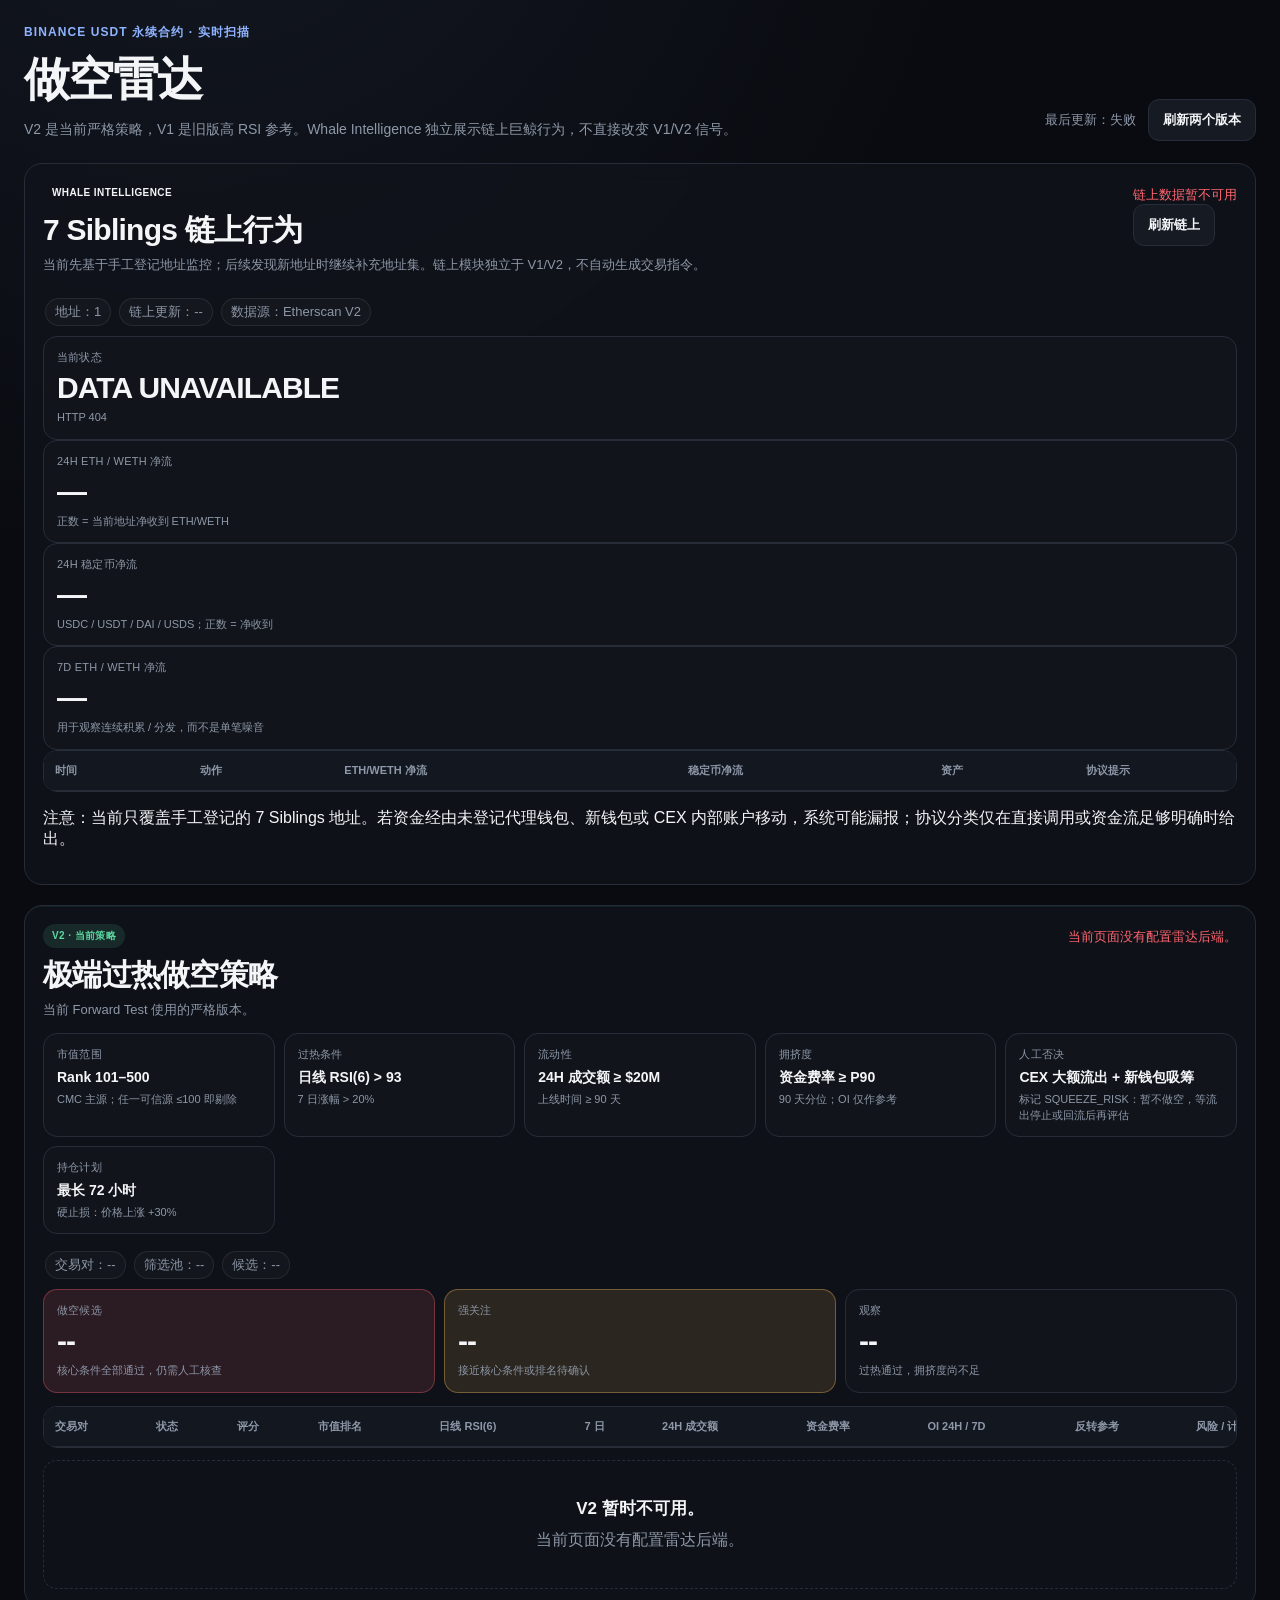
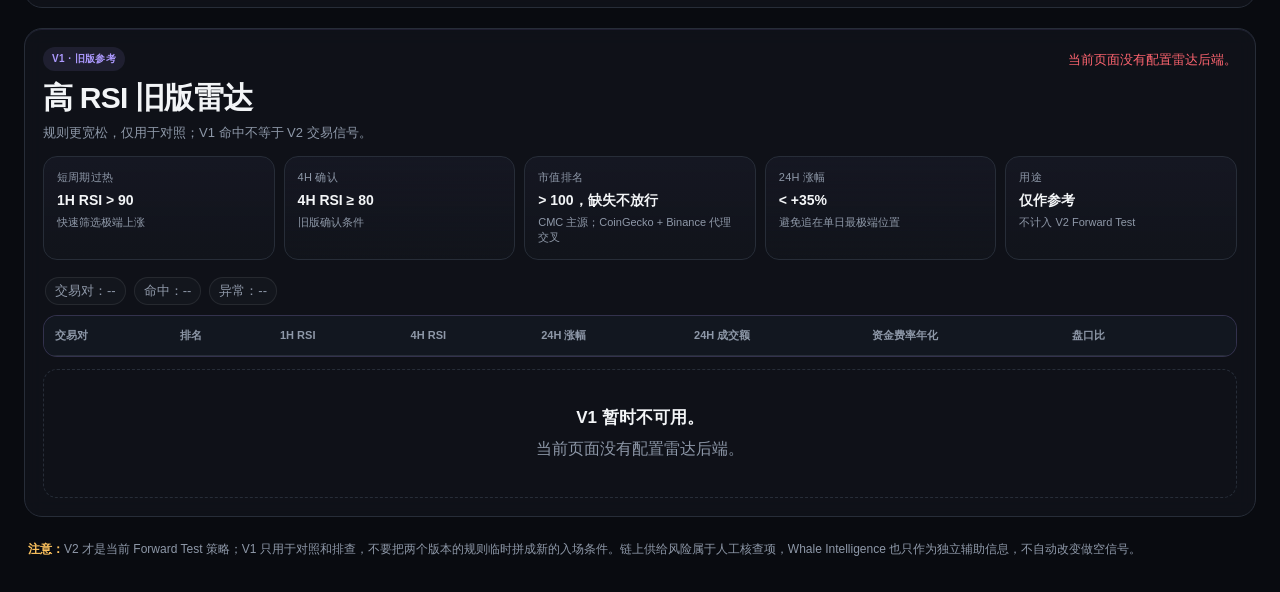
==== index.html @ 16c819a1 "feat: add 7 Siblings whale intelligence panel" ====
<!DOCTYPE html>
<html lang="zh-CN">
<head>
  <meta charset="UTF-8">
  <meta name="viewport" content="width=device-width, initial-scale=1.0, viewport-fit=cover">
  <meta name="referrer" content="no-referrer">
  <meta name="color-scheme" content="dark">
  <meta name="theme-color" content="#090b10">
  <title>币安永续合约做空雷达</title>
  <link rel="stylesheet" href="style.css?v=10">
</head>
<body>
  <div class="app-shell">
    <header class="hero">
      <div class="hero-main">
        <div class="eyebrow">BINANCE USDT 永续合约 · 实时扫描</div>
        <h1>做空雷达</h1>
        <p class="hero-copy">V2 是当前严格策略，V1 是旧版高 RSI 参考。Whale Intelligence 独立展示链上巨鲸行为，不直接改变 V1/V2 信号。</p>
      </div>
      <div class="hero-actions">
        <span id="last-updated" class="muted">最后更新：--</span>
        <button id="refresh-btn" class="refresh-btn" type="button">刷新两个版本</button>
        <div class="loading-indicator hidden" id="loading-indicator" aria-label="加载中"></div>
      </div>
    </header>

    <section id="whale-section" class="version-section whale-version">
      <div class="version-header">
        <div>
          <span class="version-badge whale-badge">WHALE INTELLIGENCE</span>
          <h2>7 Siblings 链上行为</h2>
          <p>当前先基于手工登记地址监控；后续发现新地址时继续补充地址集。链上模块独立于 V1/V2，不自动生成交易指令。</p>
        </div>
        <div class="whale-header-actions">
          <div id="whale-api-status" class="api-status">正在读取链上数据…</div>
          <button id="whale-refresh-btn" class="refresh-btn" type="button">刷新链上</button>
        </div>
      </div>

      <section class="status-strip compact-status">
        <div class="metrics">
          <span id="whale-address-count">地址：1</span>
          <span id="whale-updated">链上更新：--</span>
          <span>数据源：Etherscan V2</span>
        </div>
      </section>

      <section class="whale-summary-grid">
        <div class="summary-card">
          <span>当前状态</span>
          <strong id="whale-state" class="whale-state whale-neutral">LOADING</strong>
          <small id="whale-state-reason">正在汇总最近 24H 资金流。</small>
        </div>
        <div class="summary-card">
          <span>24H ETH / WETH 净流</span>
          <strong id="whale-eth-24h">—</strong>
          <small>正数 = 当前地址净收到 ETH/WETH</small>
        </div>
        <div class="summary-card">
          <span>24H 稳定币净流</span>
          <strong id="whale-stable-24h">—</strong>
          <small>USDC / USDT / DAI / USDS；正数 = 净收到</small>
        </div>
        <div class="summary-card">
          <span>7D ETH / WETH 净流</span>
          <strong id="whale-eth-7d">—</strong>
          <small>用于观察连续积累 / 分发，而不是单笔噪音</small>
        </div>
      </section>

      <div class="table-container whale-table-container">
        <table class="whale-table">
          <thead><tr><th>时间</th><th>动作</th><th>ETH/WETH 净流</th><th>稳定币净流</th><th>资产</th><th>协议提示</th><th></th></tr></thead>
          <tbody id="whale-actions-body"></tbody>
        </table>
      </div>
      <div id="whale-empty" class="empty-state hidden">当前没有显著链上动作。</div>
      <p class="whale-note">注意：当前只覆盖手工登记的 7 Siblings 地址。若资金经由未登记代理钱包、新钱包或 CEX 内部账户移动，系统可能漏报；协议分类仅在直接调用或资金流足够明确时给出。</p>
    </section>

    <section class="version-section current-version">
      <div class="version-header">
        <div>
          <span class="version-badge current">V2 · 当前策略</span>
          <h2>极端过热做空策略</h2>
          <p>当前 Forward Test 使用的严格版本。</p>
        </div>
        <div id="v2-api-status" class="api-status">正在连接 V2…</div>
      </div>

      <section class="rules-panel">
        <div class="rule"><span>市值范围</span><strong>Rank 101–500</strong><small>CMC 主源；任一可信源 ≤100 即剔除</small></div>
        <div class="rule"><span>过热条件</span><strong>日线 RSI(6) &gt; 93</strong><small>7 日涨幅 &gt; 20%</small></div>
        <div class="rule"><span>流动性</span><strong>24H 成交额 ≥ $20M</strong><small>上线时间 ≥ 90 天</small></div>
        <div class="rule"><span>拥挤度</span><strong>资金费率 ≥ P90</strong><small>90 天分位；OI 仅作参考</small></div>
        <div class="rule"><span>人工否决</span><strong>CEX 大额流出 + 新钱包吸筹</strong><small>标记 SQUEEZE_RISK：暂不做空，等流出停止或回流后再评估</small></div>
        <div class="rule"><span>持仓计划</span><strong>最长 72 小时</strong><small>硬止损：价格上涨 +30%</small></div>
      </section>

      <section class="status-strip compact-status">
        <div class="metrics">
          <span id="v2-total-pairs">交易对：--</span>
          <span id="v2-universe-count">筛选池：--</span>
          <span id="v2-candidate-count">候选：--</span>
        </div>
      </section>

      <section class="summary-grid">
        <div class="summary-card danger"><span>做空候选</span><strong id="v2-setup-count">--</strong><small>核心条件全部通过，仍需人工核查</small></div>
        <div class="summary-card warning"><span>强关注</span><strong id="v2-strong-count">--</strong><small>接近核心条件或排名待确认</small></div>
        <div class="summary-card"><span>观察</span><strong id="v2-watch-count">--</strong><small>过热通过，拥挤度尚不足</small></div>
      </section>

      <div class="table-container">
        <table id="v2-crypto-table">
          <thead><tr><th>交易对</th><th>状态</th><th>评分</th><th>市值排名</th><th>日线 RSI(6)</th><th>7 日</th><th>24H 成交额</th><th>资金费率</th><th>OI 24H / 7D</th><th>反转参考</th><th>风险 / 计划</th><th></th></tr></thead>
          <tbody id="v2-table-body"></tbody>
        </table>
      </div>
      <div id="v2-empty-state" class="empty-state hidden"><h3 id="v2-empty-title">当前没有 V2 候选。</h3><p id="v2-empty-detail">扫描正常完成。这个策略本来就应该大部分时间没有交易。</p></div>
    </section>

    <section class="version-section legacy-version">
      <div class="version-header">
        <div>
          <span class="version-badge legacy">V1 · 旧版参考</span>
          <h2>高 RSI 旧版雷达</h2>
          <p>规则更宽松，仅用于对照；V1 命中不等于 V2 交易信号。</p>
        </div>
        <div id="v1-api-status" class="api-status">正在连接 V1…</div>
      </div>

      <section class="rules-panel legacy-rules">
        <div class="rule"><span>短周期过热</span><strong>1H RSI &gt; 90</strong><small>快速筛选极端上涨</small></div>
        <div class="rule"><span>4H 确认</span><strong>4H RSI ≥ 80</strong><small>旧版确认条件</small></div>
        <div class="rule"><span>市值排名</span><strong>&gt; 100，缺失不放行</strong><small>CMC 主源；CoinGecko + Binance 代理交叉</small></div>
        <div class="rule"><span>24H 涨幅</span><strong>&lt; +35%</strong><small>避免追在单日最极端位置</small></div>
        <div class="rule"><span>用途</span><strong>仅作参考</strong><small>不计入 V2 Forward Test</small></div>
      </section>

      <section class="status-strip compact-status">
        <div class="metrics">
          <span id="v1-total-pairs">交易对：--</span>
          <span id="v1-match-count">命中：--</span>
          <span id="v1-error-count">异常：--</span>
        </div>
      </section>

      <div class="table-container legacy-table-container">
        <table id="v1-crypto-table" class="legacy-table">
          <thead><tr><th>交易对</th><th>排名</th><th>1H RSI</th><th>4H RSI</th><th>24H 涨幅</th><th>24H 成交额</th><th>资金费率年化</th><th>盘口比</th><th></th></tr></thead>
          <tbody id="v1-table-body"></tbody>
        </table>
      </div>
      <div id="v1-empty-state" class="empty-state hidden"><h3 id="v1-empty-title">当前没有 V1 命中。</h3><p id="v1-empty-detail">旧版扫描正常完成，目前没有高 RSI 标的。</p></div>
    </section>

    <footer><strong>注意：</strong>V2 才是当前 Forward Test 策略；V1 只用于对照和排查，不要把两个版本的规则临时拼成新的入场条件。链上供给风险属于人工核查项，Whale Intelligence 也只作为独立辅助信息，不自动改变做空信号。</footer>
  </div>
  <script src="app-v4.js?v=10"></script>
  <script src="whale.js?v=1"></script>
</body>
</html>
---- style.css ----
:root {
  --bg: #090b10;
  --panel: #11141b;
  --panel-2: #161a22;
  --border: #272d38;
  --border-soft: rgba(255,255,255,.08);
  --text: #f3f5f7;
  --muted: #8e98a8;
  --danger: #ff6570;
  --danger-bg: rgba(255, 101, 112, .12);
  --warning: #ffc45f;
  --warning-bg: rgba(255, 196, 95, .12);
  --good: #5bd8a0;
  --good-bg: rgba(91, 216, 160, .12);
  --accent: #8fb3ff;
  --legacy: #ad9aff;
  --legacy-bg: rgba(173, 154, 255, .10);
}

* { box-sizing: border-box; }
html { background: var(--bg); }
html, body {
  margin: 0;
  min-height: 100%;
  color: var(--text);
  font-family: -apple-system, BlinkMacSystemFont, "PingFang SC", "Hiragino Sans GB", "Microsoft YaHei", "Segoe UI", sans-serif;
}
body {
  background:
    radial-gradient(circle at 15% -10%, rgba(143,179,255,.08), transparent 30%),
    var(--bg);
  padding: 24px;
}
button, a { -webkit-tap-highlight-color: transparent; }
.app-shell { max-width: 1560px; margin: 0 auto; }

.hero {
  display: flex;
  justify-content: space-between;
  gap: 32px;
  align-items: flex-end;
  margin-bottom: 22px;
}
.hero-main { min-width: 0; }
.eyebrow {
  color: var(--accent);
  font-size: 12px;
  letter-spacing: .09em;
  font-weight: 800;
  margin-bottom: 8px;
}
h1 {
  margin: 0;
  font-size: clamp(30px, 4vw, 46px);
  letter-spacing: -.035em;
}
.hero-copy {
  color: var(--muted);
  max-width: 760px;
  margin: 8px 0 0;
  line-height: 1.55;
  font-size: 14px;
}
.hero-actions {
  display: flex;
  align-items: center;
  gap: 12px;
  flex-wrap: wrap;
  justify-content: flex-end;
}
.muted { color: var(--muted); font-size: 13px; }
.refresh-btn, .action-btn {
  border: 1px solid var(--border);
  background: var(--panel-2);
  color: var(--text);
  border-radius: 11px;
  padding: 10px 14px;
  min-height: 42px;
  font-weight: 750;
  cursor: pointer;
  text-decoration: none;
}
.refresh-btn:hover, .action-btn:hover { border-color: #465064; background: #1c222c; }
.refresh-btn:disabled { opacity: .55; cursor: wait; }
.loading-indicator {
  width: 16px;
  height: 16px;
  border: 2px solid var(--border);
  border-top-color: var(--accent);
  border-radius: 50%;
  animation: spin .8s linear infinite;
}
@keyframes spin { to { transform: rotate(360deg); } }
.hidden { display: none !important; }

.version-section {
  border: 1px solid var(--border);
  border-radius: 18px;
  padding: 18px;
  margin-bottom: 20px;
  background: rgba(17,20,27,.78);
  backdrop-filter: blur(10px);
}
.current-version { box-shadow: inset 0 1px 0 rgba(91,216,160,.08); }
.legacy-version { box-shadow: inset 0 1px 0 rgba(173,154,255,.10); }

.version-header {
  display: flex;
  align-items: flex-start;
  justify-content: space-between;
  gap: 20px;
  margin-bottom: 14px;
}
.version-header h2 {
  margin: 7px 0 4px;
  font-size: clamp(22px, 3vw, 30px);
  letter-spacing: -.025em;
}
.version-header p { margin: 0; color: var(--muted); line-height: 1.5; font-size: 13px; }
.version-badge {
  display: inline-block;
  padding: 5px 9px;
  border-radius: 999px;
  font-size: 10px;
  letter-spacing: .04em;
  font-weight: 900;
}
.version-badge.current { color: var(--good); background: var(--good-bg); }
.version-badge.legacy { color: var(--legacy); background: var(--legacy-bg); }

.rules-panel {
  display: grid;
  grid-template-columns: repeat(5, minmax(150px, 1fr));
  gap: 9px;
  margin-bottom: 7px;
}
.rule, .summary-card {
  background: var(--panel);
  border: 1px solid var(--border);
  border-radius: 14px;
  padding: 13px;
}
.legacy-rules .rule { background: linear-gradient(180deg, rgba(173,154,255,.045), var(--panel)); }
.rule span, .summary-card span {
  display: block;
  color: var(--muted);
  font-size: 11px;
  letter-spacing: .02em;
  margin-bottom: 6px;
}
.rule strong { display: block; font-size: 14px; line-height: 1.35; }
.rule small, .summary-card small, td small {
  display: block;
  color: var(--muted);
  margin-top: 5px;
  font-size: 11px;
  line-height: 1.4;
}

.status-strip {
  display: flex;
  justify-content: space-between;
  gap: 16px;
  align-items: center;
  padding: 10px 2px;
  color: var(--muted);
  font-size: 13px;
}
.compact-status { justify-content: flex-start; }
.api-status {
  color: var(--muted);
  font-size: 13px;
  padding-top: 4px;
  white-space: nowrap;
}
.api-status[data-level="success"] { color: var(--good); }
.api-status[data-level="warning"] { color: var(--warning); }
.api-status[data-level="error"] { color: var(--danger); }
.metrics { display: flex; gap: 8px; flex-wrap: wrap; }
.metrics span {
  display: inline-flex;
  align-items: center;
  min-height: 28px;
  padding: 4px 9px;
  border: 1px solid var(--border-soft);
  border-radius: 999px;
  background: rgba(255,255,255,.025);
}

.summary-grid {
  display: grid;
  grid-template-columns: repeat(3, 1fr);
  gap: 9px;
  margin-bottom: 13px;
}
.summary-card strong { font-size: 30px; letter-spacing: -.03em; }
.summary-card.danger { border-color: rgba(255,101,112,.35); background: var(--danger-bg); }
.summary-card.warning { border-color: rgba(255,196,95,.35); background: var(--warning-bg); }

.table-container {
  overflow-x: auto;
  border: 1px solid var(--border);
  border-radius: 14px;
  background: var(--panel);
}
table { width: 100%; border-collapse: collapse; min-width: 1320px; }
.legacy-table { min-width: 920px; }
.legacy-table-container { border-color: rgba(173,154,255,.22); }
th {
  position: sticky;
  top: 0;
  background: #121720;
  color: var(--muted);
  font-size: 11px;
  text-align: left;
  padding: 12px 11px;
  border-bottom: 1px solid var(--border);
  white-space: nowrap;
}
td {
  padding: 13px 11px;
  border-bottom: 1px solid rgba(39,45,56,.75);
  font-size: 13px;
  vertical-align: middle;
}
tbody tr:last-child td { border-bottom: 0; }
tbody tr:hover { background: rgba(255,255,255,.025); }
.symbol-cell { font-weight: 850; cursor: copy; color: #fff; }
.hot { color: var(--warning); font-weight: 750; }
.primary-tier { color: var(--good); font-weight: 700; }
.secondary-tier { color: var(--muted); }
.status-pill {
  display: inline-block;
  padding: 5px 8px;
  border-radius: 999px;
  font-size: 10px;
  font-weight: 900;
  white-space: nowrap;
}
.status-setup { color: var(--danger); background: var(--danger-bg); }
.status-strong { color: var(--warning); background: var(--warning-bg); }
.status-watch { color: var(--accent); background: rgba(143,179,255,.1); }
.score {
  display: inline-grid;
  place-items: center;
  min-width: 34px;
  height: 30px;
  padding: 0 6px;
  border-radius: 8px;
  font-weight: 900;
}
.reversal-cell { max-width: 190px; color: #cbd3de; }
.risk-cell { max-width: 240px; color: var(--muted); line-height: 1.4; }
.action-btn { display: inline-flex; align-items: center; justify-content: center; padding: 7px 10px; min-height: 36px; font-size: 12px; }

.empty-state {
  border: 1px dashed var(--border);
  border-radius: 14px;
  padding: 36px 20px;
  text-align: center;
  margin-top: 12px;
  color: var(--muted);
}
.empty-state h3 { color: var(--text); margin: 0 0 8px; font-size: 17px; }
.empty-state p { margin: 0; line-height: 1.5; }
footer { color: var(--muted); font-size: 12px; line-height: 1.65; padding: 3px 4px 8px; }
footer strong { color: var(--warning); }

@media (max-width: 900px) {
  body { padding: 16px; }
  .hero { align-items: flex-start; flex-direction: column; gap: 14px; }
  .hero-actions { width: 100%; justify-content: flex-start; }
  .version-header { flex-direction: column; gap: 8px; }
  .rules-panel { grid-template-columns: repeat(2, minmax(0, 1fr)); }
  .summary-grid { grid-template-columns: repeat(3, minmax(0, 1fr)); }
  .api-status { white-space: normal; }
}

@media (max-width: 720px) {
  body {
    padding: max(10px, env(safe-area-inset-top)) 10px max(18px, env(safe-area-inset-bottom));
  }
  .app-shell { width: 100%; }
  .hero { margin-bottom: 14px; gap: 12px; }
  .eyebrow { font-size: 10px; margin-bottom: 6px; }
  h1 { font-size: 30px; }
  .hero-copy { font-size: 13px; margin-top: 6px; }
  .hero-actions {
    display: grid;
    grid-template-columns: 1fr auto;
    align-items: center;
    gap: 8px;
  }
  .hero-actions .muted { font-size: 11px; }
  .refresh-btn { min-height: 44px; padding: 10px 13px; }
  .loading-indicator { justify-self: center; }

  .version-section {
    padding: 12px;
    border-radius: 16px;
    margin-bottom: 14px;
  }
  .version-header { margin-bottom: 11px; }
  .version-header h2 { font-size: 21px; margin-top: 6px; }
  .version-header p { font-size: 12px; }
  .api-status {
    width: 100%;
    padding: 8px 10px;
    border-radius: 10px;
    background: rgba(255,255,255,.025);
    border: 1px solid var(--border-soft);
    font-size: 12px;
  }

  .rules-panel { gap: 7px; margin-bottom: 6px; }
  .rule { padding: 10px; min-width: 0; }
  .rule span { font-size: 10px; margin-bottom: 5px; }
  .rule strong { font-size: 13px; }
  .rule small { font-size: 10px; }
  .rules-panel .rule:last-child:nth-child(odd) { grid-column: 1 / -1; }

  .status-strip { padding: 8px 0; }
  .metrics { gap: 6px; }
  .metrics span { font-size: 11px; padding: 3px 8px; min-height: 26px; }

  .summary-grid { gap: 7px; margin-bottom: 11px; }
  .summary-card { padding: 10px 9px; min-width: 0; }
  .summary-card span { font-size: 10px; margin-bottom: 4px; }
  .summary-card strong { font-size: 24px; }
  .summary-card small { display: none; }

  .table-container,
  .legacy-table-container {
    overflow: visible;
    border: 0;
    background: transparent;
  }
  table,
  .legacy-table {
    min-width: 0;
    width: 100%;
    display: block;
  }
  thead { display: none; }
  tbody {
    display: grid;
    gap: 9px;
  }
  tbody tr {
    display: block;
    border: 1px solid var(--border);
    border-radius: 14px;
    background: #10141b;
    padding: 5px 12px;
    overflow: hidden;
  }
  .legacy-table tbody tr { border-color: rgba(173,154,255,.22); }

  td {
    display: flex;
    align-items: center;
    justify-content: space-between;
    gap: 14px;
    width: 100%;
    min-height: 38px;
    padding: 8px 0;
    border-bottom: 1px solid var(--border-soft);
    text-align: right;
    font-size: 13px;
  }
  td::before {
    content: attr(data-label);
    flex: 0 0 auto;
    color: var(--muted);
    font-size: 11px;
    font-weight: 600;
    text-align: left;
  }
  td:last-child { border-bottom: 0; }
  td:last-child::before { display: none; }
  td small { text-align: right; }
  .symbol-cell {
    font-size: 18px;
    min-height: 46px;
    text-align: right;
  }
  .symbol-cell::before { font-size: 11px; }
  .risk-cell,
  .reversal-cell {
    max-width: none;
    line-height: 1.45;
  }
  .action-btn { width: 100%; margin: 3px 0 5px; min-height: 40px; }
  .empty-state { padding: 28px 16px; margin-top: 8px; }
  footer { padding: 2px 3px 10px; }
}

@media (max-width: 390px) {
  .hero-actions { grid-template-columns: 1fr; }
  .refresh-btn { width: 100%; }
  .summary-card strong { font-size: 22px; }
  .rules-panel { grid-template-columns: repeat(2, minmax(0, 1fr)); }
}
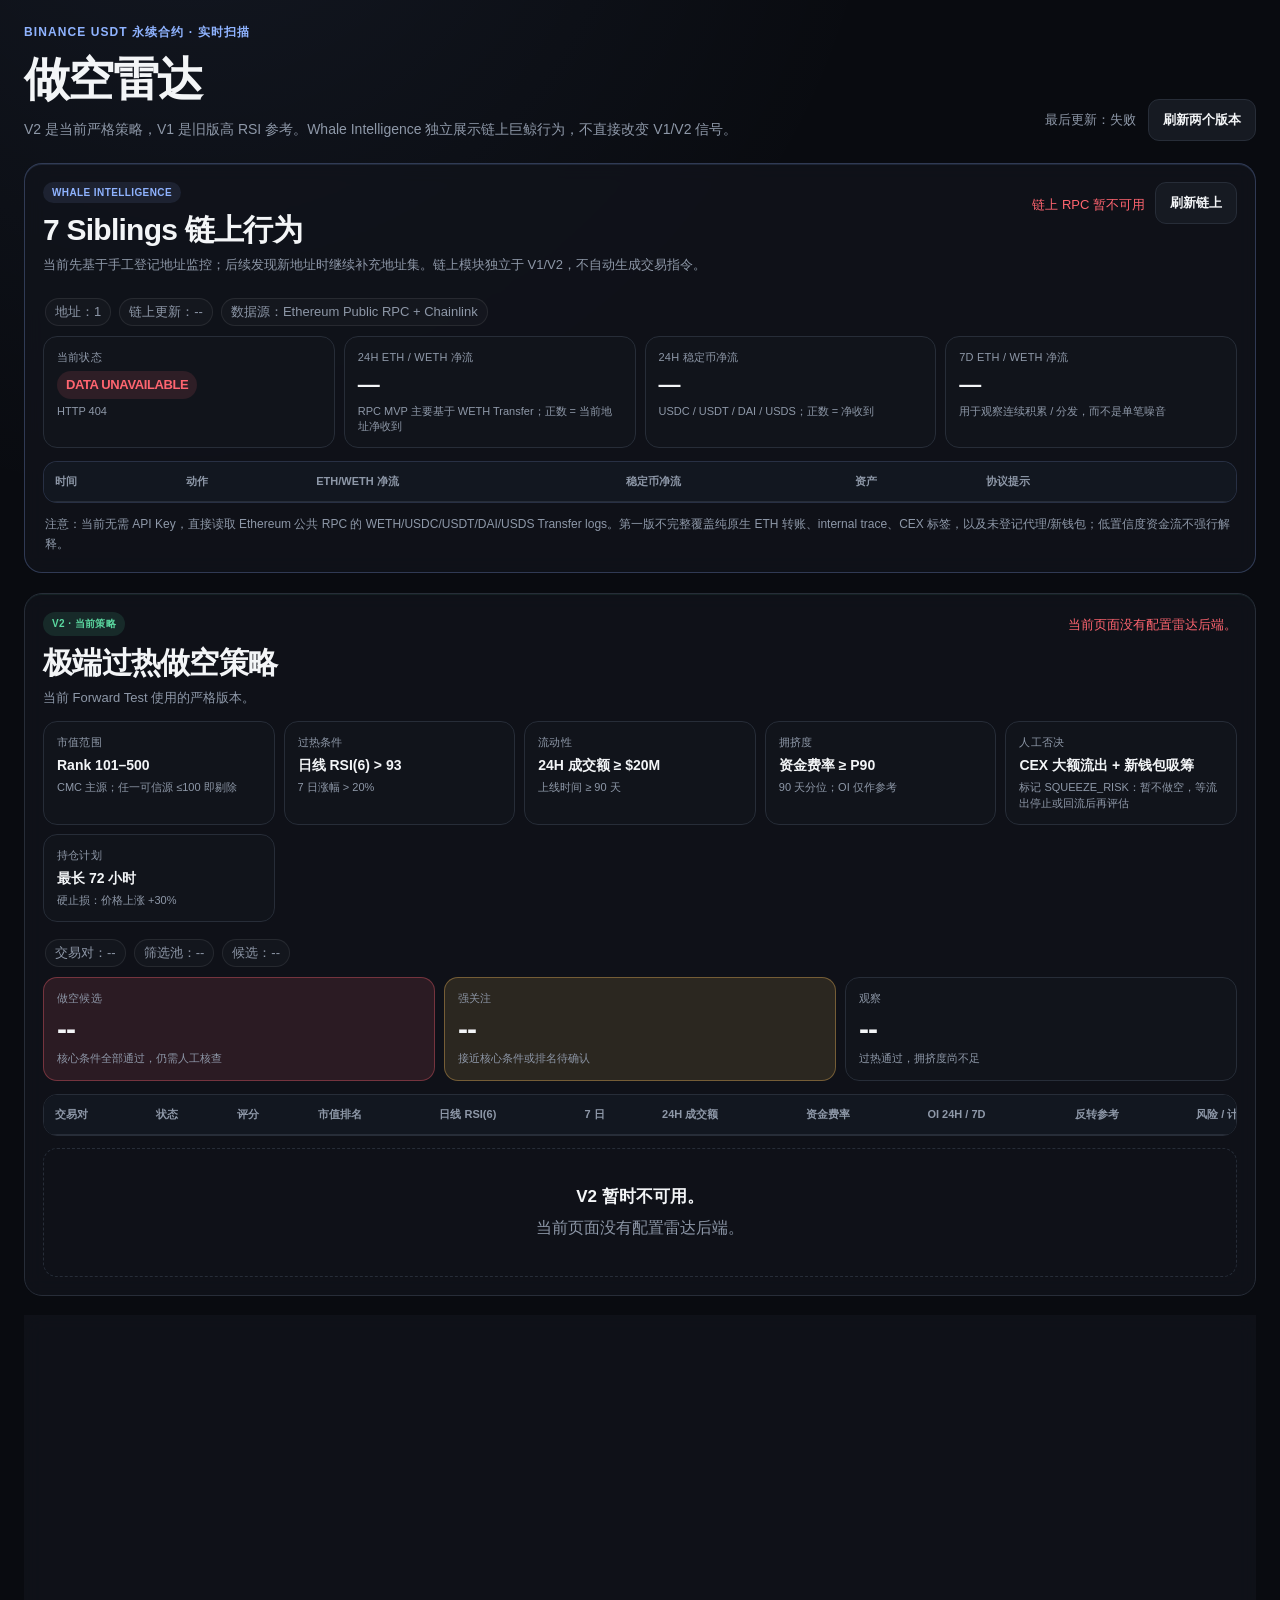
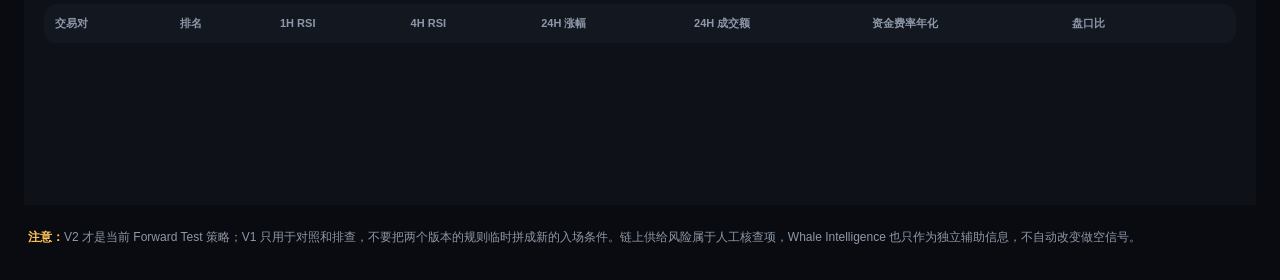
==== commit 9de63157: "ui: document keyless public RPC whale coverage" ====
--- a/index.html
+++ b/index.html
@@ -41,7 +41,7 @@
         <div class="metrics">
           <span id="whale-address-count">地址：1</span>
           <span id="whale-updated">链上更新：--</span>
-          <span>数据源：Etherscan V2</span>
+          <span>数据源：Ethereum Public RPC + Chainlink</span>
         </div>
       </section>
 
@@ -54,7 +54,7 @@
         <div class="summary-card">
           <span>24H ETH / WETH 净流</span>
           <strong id="whale-eth-24h">—</strong>
-          <small>正数 = 当前地址净收到 ETH/WETH</small>
+          <small>RPC MVP 主要基于 WETH Transfer；正数 = 当前地址净收到</small>
         </div>
         <div class="summary-card">
           <span>24H 稳定币净流</span>
@@ -75,7 +75,7 @@
         </table>
       </div>
       <div id="whale-empty" class="empty-state hidden">当前没有显著链上动作。</div>
-      <p class="whale-note">注意：当前只覆盖手工登记的 7 Siblings 地址。若资金经由未登记代理钱包、新钱包或 CEX 内部账户移动，系统可能漏报；协议分类仅在直接调用或资金流足够明确时给出。</p>
+      <p class="whale-note">注意：当前无需 API Key，直接读取 Ethereum 公共 RPC 的 WETH/USDC/USDT/DAI/USDS Transfer logs。第一版不完整覆盖纯原生 ETH 转账、internal trace、CEX 标签，以及未登记代理/新钱包；低置信度资金流不强行解释。</p>
     </section>
 
     <section class="version-section current-version">
@@ -158,6 +158,6 @@
     <footer><strong>注意：</strong>V2 才是当前 Forward Test 策略；V1 只用于对照和排查，不要把两个版本的规则临时拼成新的入场条件。链上供给风险属于人工核查项，Whale Intelligence 也只作为独立辅助信息，不自动改变做空信号。</footer>
   </div>
   <script src="app-v4.js?v=10"></script>
-  <script src="whale.js?v=1"></script>
+  <script src="whale.js?v=2"></script>
 </body>
-</html>+</html>
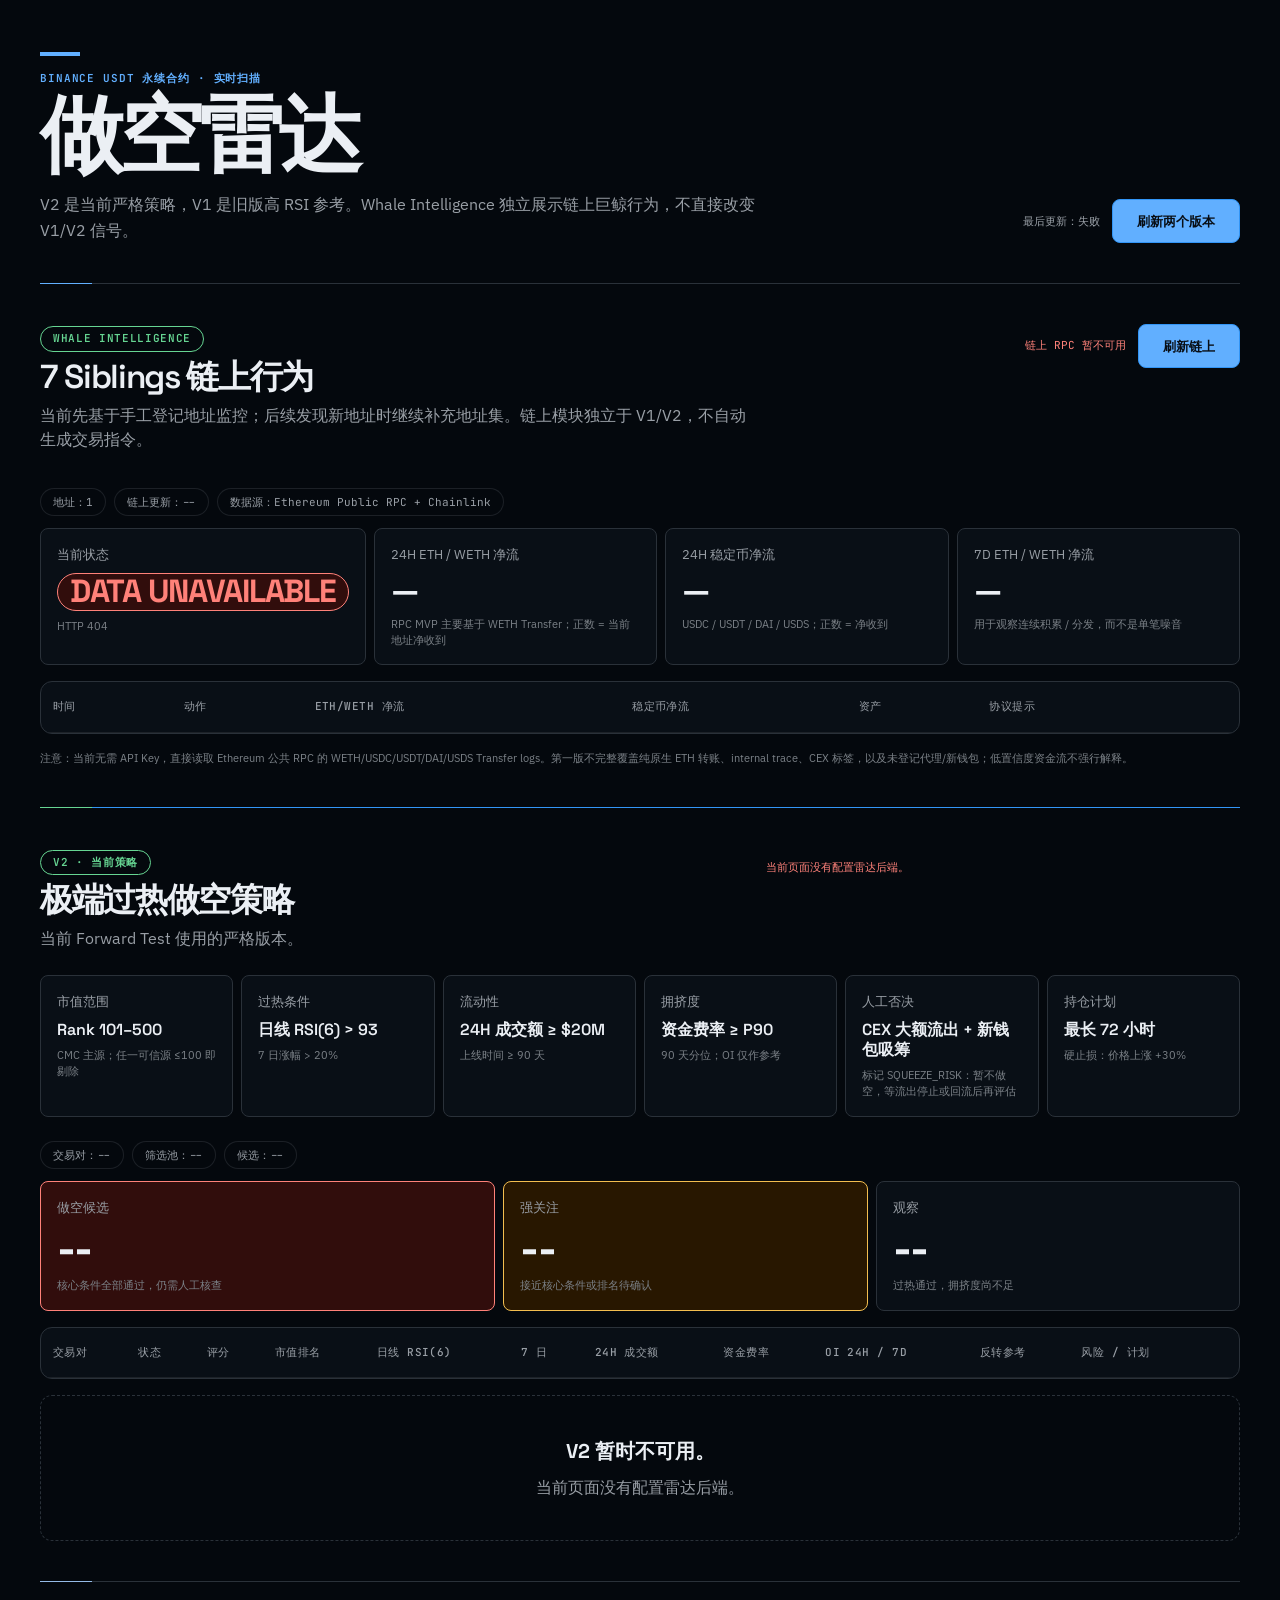
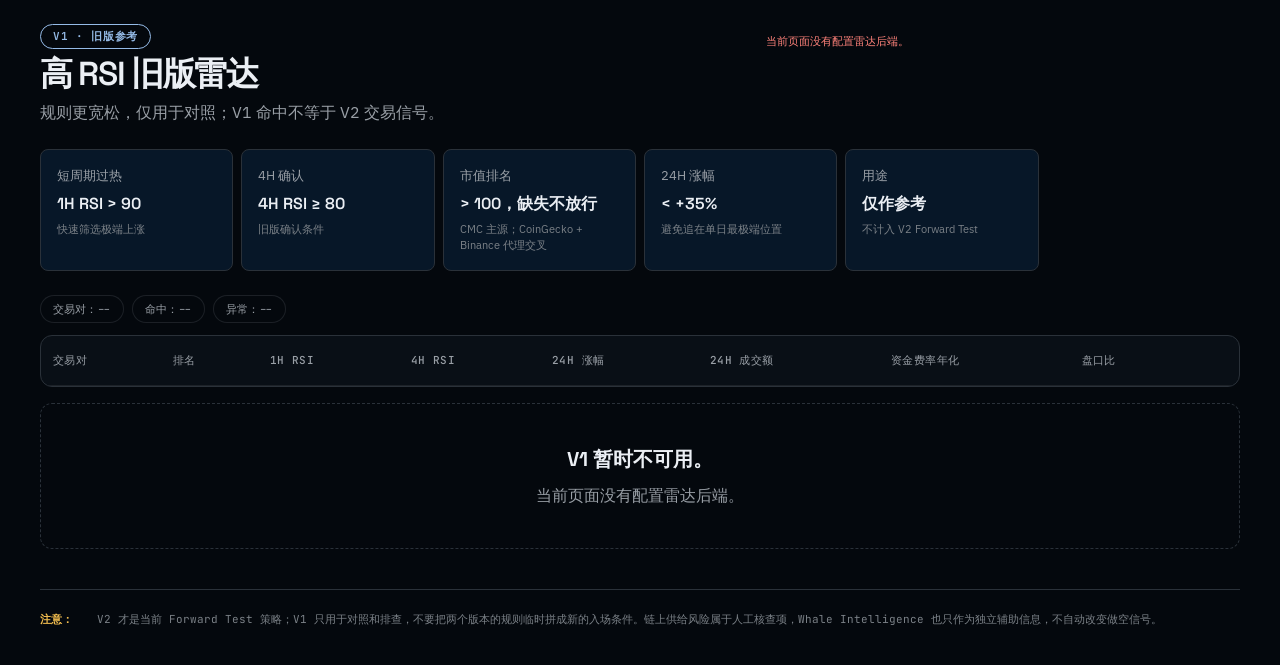
==== commit fd073b8b: "design: refresh radar pages for mobile" ====
--- a/index.html
+++ b/index.html
@@ -5,9 +5,12 @@
   <meta name="viewport" content="width=device-width, initial-scale=1.0, viewport-fit=cover">
   <meta name="referrer" content="no-referrer">
   <meta name="color-scheme" content="dark">
-  <meta name="theme-color" content="#090b10">
+  <meta name="theme-color" content="#0d111a">
   <title>币安永续合约做空雷达</title>
-  <link rel="stylesheet" href="style.css?v=10">
+  <link rel="preconnect" href="https://fonts.googleapis.com">
+  <link rel="preconnect" href="https://fonts.gstatic.com" crossorigin>
+  <link rel="stylesheet" href="https://fonts.googleapis.com/css2?family=IBM+Plex+Sans:wght@400;500;600;700&family=JetBrains+Mono:wght@400;500;600;700&family=Space+Grotesk:wght@500;600;700&display=swap">
+  <link rel="stylesheet" href="style.css?v=11">
 </head>
 <body>
   <div class="app-shell">
--- a/style.css
+++ b/style.css
@@ -1,403 +1,835 @@
-:root {
-  --bg: #090b10;
-  --panel: #11141b;
-  --panel-2: #161a22;
-  --border: #272d38;
-  --border-soft: rgba(255,255,255,.08);
-  --text: #f3f5f7;
-  --muted: #8e98a8;
-  --danger: #ff6570;
-  --danger-bg: rgba(255, 101, 112, .12);
-  --warning: #ffc45f;
-  --warning-bg: rgba(255, 196, 95, .12);
-  --good: #5bd8a0;
-  --good-bg: rgba(91, 216, 160, .12);
-  --accent: #8fb3ff;
-  --legacy: #ad9aff;
-  --legacy-bg: rgba(173, 154, 255, .10);
-}
-
-* { box-sizing: border-box; }
-html { background: var(--bg); }
-html, body {
+/* Hallmark · genre: atmospheric · tone: technical · anchor hue: cobalt · macrostructure: Workbench · theme: Midnight Instrument · nav: N9 · footer: Ft2 · pre-emit critique: P5 H4 E5 S4 R5 V5 · contrast: pass (40–41) · slop: pass (42–45) · honest: pass (46) · chrome: pass (47) · tokens: pass (48) · responsive: pass (49) · icons: pass (30) · mobile: pass (34, 49, 50–57) */
+@import url("tokens.css");
+
+html,
+body {
+  overflow-x: clip;
+}
+
+html {
+  background: var(--color-paper);
+}
+
+body {
   margin: 0;
   min-height: 100%;
-  color: var(--text);
-  font-family: -apple-system, BlinkMacSystemFont, "PingFang SC", "Hiragino Sans GB", "Microsoft YaHei", "Segoe UI", sans-serif;
-}
-body {
-  background:
-    radial-gradient(circle at 15% -10%, rgba(143,179,255,.08), transparent 30%),
-    var(--bg);
-  padding: 24px;
-}
-button, a { -webkit-tap-highlight-color: transparent; }
-.app-shell { max-width: 1560px; margin: 0 auto; }
+  padding: clamp(0.75rem, 2.2vw, 2rem);
+  background: var(--color-paper);
+  color: var(--color-ink-2);
+  font-family: var(--font-body);
+  font-size: var(--text-base);
+  font-weight: 400;
+  line-height: 1.55;
+}
+
+*,
+*::before,
+*::after {
+  box-sizing: border-box;
+}
+
+button,
+a {
+  -webkit-tap-highlight-color: transparent;
+}
+
+button,
+input,
+a {
+  font: inherit;
+}
+
+a {
+  color: var(--color-accent);
+}
+
+a:hover {
+  color: var(--color-ink);
+}
+
+a:active {
+  color: var(--color-accent-strong);
+}
+
+a[aria-disabled="true"],
+a[aria-disabled="true"]:hover {
+  cursor: not-allowed;
+  opacity: 0.55;
+  pointer-events: none;
+}
+
+button,
+a,
+input,
+.symbol-cell,
+.depth-cell {
+  outline: 2px solid transparent;
+  outline-offset: 1px;
+}
+
+button:focus-visible,
+a:focus-visible,
+input:focus-visible,
+.symbol-cell:focus-visible,
+.depth-cell:focus-visible {
+  outline: 2px solid var(--color-focus);
+  outline-offset: 1px;
+}
+
+.app-shell {
+  width: min(100%, 1680px);
+  margin-inline: auto;
+}
 
 .hero {
-  display: flex;
-  justify-content: space-between;
-  gap: 32px;
-  align-items: flex-end;
-  margin-bottom: 22px;
-}
-.hero-main { min-width: 0; }
+  display: grid;
+  gap: var(--space-lg);
+  align-items: end;
+  padding-block: var(--space-lg) var(--space-xl);
+  border-bottom: 1px solid var(--color-rule);
+}
+
+.hero-main {
+  min-width: 0;
+}
+
+.hero-main::before {
+  display: block;
+  width: 2.5rem;
+  height: 0.25rem;
+  margin-bottom: var(--space-md);
+  background: var(--color-accent);
+  content: "";
+}
+
+.eyebrow,
+.version-badge,
+.api-status,
+.metrics,
+th,
+.status-pill,
+.score,
+.regime,
+footer {
+  font-family: var(--font-mono);
+}
+
 .eyebrow {
-  color: var(--accent);
-  font-size: 12px;
-  letter-spacing: .09em;
-  font-weight: 800;
-  margin-bottom: 8px;
-}
+  margin-bottom: var(--space-xs);
+  color: var(--color-accent);
+  font-size: var(--text-xs);
+  font-weight: 600;
+  letter-spacing: 0.08em;
+  line-height: 1.25;
+  text-transform: uppercase;
+}
+
+h1,
+h2,
+h3 {
+  margin: 0;
+  color: var(--color-ink);
+  font-family: var(--font-display);
+  font-style: normal;
+  overflow-wrap: anywhere;
+}
+
 h1 {
-  margin: 0;
-  font-size: clamp(30px, 4vw, 46px);
-  letter-spacing: -.035em;
-}
+  max-width: 10ch;
+  font-size: clamp(2.75rem, 7vw, 5.25rem);
+  font-weight: 700;
+  letter-spacing: -0.055em;
+  line-height: 0.98;
+}
+
 .hero-copy {
-  color: var(--muted);
-  max-width: 760px;
-  margin: 8px 0 0;
-  line-height: 1.55;
-  font-size: 14px;
-}
+  max-width: 72ch;
+  margin: var(--space-md) 0 0;
+  color: var(--color-muted);
+  font-size: var(--text-base);
+  line-height: 1.6;
+}
+
 .hero-actions {
   display: flex;
   align-items: center;
-  gap: 12px;
+  justify-content: flex-start;
+  gap: var(--space-sm);
+  min-width: 0;
   flex-wrap: wrap;
-  justify-content: flex-end;
-}
-.muted { color: var(--muted); font-size: 13px; }
-.refresh-btn, .action-btn {
-  border: 1px solid var(--border);
-  background: var(--panel-2);
-  color: var(--text);
-  border-radius: 11px;
-  padding: 10px 14px;
-  min-height: 42px;
-  font-weight: 750;
+}
+
+.muted {
+  color: var(--color-muted);
+  font-family: var(--font-mono);
+  font-size: var(--text-xs);
+}
+
+.refresh-btn,
+.action-btn {
+  display: inline-flex;
+  min-height: 44px;
+  align-items: center;
+  justify-content: center;
+  border: 1px solid var(--color-rule);
+  border-radius: var(--radius-tight);
+  background: var(--color-paper-2);
+  color: var(--color-ink);
   cursor: pointer;
+  font-size: var(--text-sm);
+  font-weight: 600;
+  line-height: 1;
   text-decoration: none;
-}
-.refresh-btn:hover, .action-btn:hover { border-color: #465064; background: #1c222c; }
-.refresh-btn:disabled { opacity: .55; cursor: wait; }
+  white-space: nowrap;
+  transition: background-color var(--dur-short) var(--ease-out),
+    border-color var(--dur-short) var(--ease-out),
+    transform var(--dur-micro) var(--ease-out);
+}
+
+.refresh-btn {
+  padding: 0 var(--space-lg);
+  border-color: var(--color-accent-strong);
+  background: var(--color-accent);
+  color: var(--color-accent-ink);
+}
+
+.action-btn {
+  padding: 0 var(--space-md);
+}
+
+@media (hover: hover) and (pointer: fine) {
+  .refresh-btn:hover,
+  .action-btn:hover {
+    border-color: var(--color-accent);
+    background: var(--color-paper-raised);
+  }
+
+  .refresh-btn:hover {
+    background: var(--color-accent-strong);
+  }
+}
+
+.refresh-btn:active,
+.action-btn:active {
+  transform: translateY(1px);
+}
+
+.refresh-btn:disabled {
+  cursor: not-allowed;
+  opacity: 0.55;
+}
+
+input:disabled {
+  cursor: not-allowed;
+  opacity: 0.55;
+}
+
 .loading-indicator {
-  width: 16px;
-  height: 16px;
-  border: 2px solid var(--border);
-  border-top-color: var(--accent);
-  border-radius: 50%;
-  animation: spin .8s linear infinite;
-}
-@keyframes spin { to { transform: rotate(360deg); } }
-.hidden { display: none !important; }
+  width: 1rem;
+  height: 1rem;
+  border: 2px solid var(--color-rule);
+  border-top-color: var(--color-accent);
+  border-radius: var(--radius-pill);
+  animation: radar-spin 0.8s steps(12, end) infinite;
+}
+
+@keyframes radar-spin {
+  to { transform: rotate(360deg); }
+}
+
+.hidden {
+  display: none !important;
+}
 
 .version-section {
-  border: 1px solid var(--border);
-  border-radius: 18px;
-  padding: 18px;
-  margin-bottom: 20px;
-  background: rgba(17,20,27,.78);
-  backdrop-filter: blur(10px);
-}
-.current-version { box-shadow: inset 0 1px 0 rgba(91,216,160,.08); }
-.legacy-version { box-shadow: inset 0 1px 0 rgba(173,154,255,.10); }
+  position: relative;
+  padding-block: var(--space-xl);
+  border-bottom: 1px solid var(--color-rule);
+}
+
+.version-section::before {
+  position: absolute;
+  top: -1px;
+  left: 0;
+  width: 3.25rem;
+  height: 1px;
+  background: var(--color-accent);
+  content: "";
+}
+
+.current-version::before { background: var(--color-good); }
+.legacy-version::before { background: var(--color-reference); }
 
 .version-header {
+  display: grid;
+  gap: var(--space-md);
+  align-items: start;
+  margin-bottom: var(--space-lg);
+}
+
+.version-header h2 {
+  margin-top: var(--space-xs);
+  font-size: clamp(1.5rem, 2.6vw, 2.25rem);
+  font-weight: 600;
+  letter-spacing: -0.04em;
+  line-height: 1.05;
+}
+
+.version-header p {
+  max-width: 72ch;
+  margin: var(--space-xs) 0 0;
+  color: var(--color-muted);
+  line-height: 1.55;
+}
+
+.version-badge {
+  display: inline-flex;
+  width: fit-content;
+  min-height: 1.6rem;
+  align-items: center;
+  padding-inline: var(--space-sm);
+  border: 1px solid var(--color-rule);
+  border-radius: var(--radius-pill);
+  color: var(--color-muted);
+  font-size: var(--text-xs);
+  font-weight: 600;
+  letter-spacing: 0.06em;
+  white-space: nowrap;
+}
+
+.version-badge.current,
+.version-badge.whale-badge {
+  border-color: var(--color-good);
+  color: var(--color-good);
+}
+
+.version-badge.legacy {
+  border-color: var(--color-reference);
+  color: var(--color-reference);
+}
+
+.whale-header-actions {
   display: flex;
-  align-items: flex-start;
-  justify-content: space-between;
-  gap: 20px;
-  margin-bottom: 14px;
-}
-.version-header h2 {
-  margin: 7px 0 4px;
-  font-size: clamp(22px, 3vw, 30px);
-  letter-spacing: -.025em;
-}
-.version-header p { margin: 0; color: var(--muted); line-height: 1.5; font-size: 13px; }
-.version-badge {
-  display: inline-block;
-  padding: 5px 9px;
-  border-radius: 999px;
-  font-size: 10px;
-  letter-spacing: .04em;
-  font-weight: 900;
-}
-.version-badge.current { color: var(--good); background: var(--good-bg); }
-.version-badge.legacy { color: var(--legacy); background: var(--legacy-bg); }
+  align-items: center;
+  justify-content: flex-start;
+  gap: var(--space-sm);
+  flex-wrap: wrap;
+}
+
+.api-status {
+  min-height: 2.5rem;
+  padding: var(--space-sm) 0;
+  color: var(--color-muted);
+  font-size: var(--text-xs);
+  line-height: 1.4;
+}
+
+.api-status[data-level="success"] { color: var(--color-good); }
+.api-status[data-level="warning"] { color: var(--color-warning); }
+.api-status[data-level="error"] { color: var(--color-danger); }
 
 .rules-panel {
   display: grid;
-  grid-template-columns: repeat(5, minmax(150px, 1fr));
-  gap: 9px;
-  margin-bottom: 7px;
-}
-.rule, .summary-card {
-  background: var(--panel);
-  border: 1px solid var(--border);
-  border-radius: 14px;
-  padding: 13px;
-}
-.legacy-rules .rule { background: linear-gradient(180deg, rgba(173,154,255,.045), var(--panel)); }
-.rule span, .summary-card span {
+  gap: var(--space-xs);
+  margin-bottom: var(--space-sm);
+}
+
+.rule,
+.summary-card {
+  min-width: 0;
+  padding: var(--space-md);
+  border: 1px solid var(--color-rule);
+  border-radius: var(--radius-tight);
+  background: var(--color-paper-2);
+}
+
+.rule span,
+.summary-card span {
   display: block;
-  color: var(--muted);
-  font-size: 11px;
-  letter-spacing: .02em;
-  margin-bottom: 6px;
-}
-.rule strong { display: block; font-size: 14px; line-height: 1.35; }
-.rule small, .summary-card small, td small {
+  margin-bottom: var(--space-xs);
+  color: var(--color-muted);
+  font-size: var(--text-sm);
+}
+
+.rule strong {
   display: block;
-  color: var(--muted);
-  margin-top: 5px;
-  font-size: 11px;
-  line-height: 1.4;
+  color: var(--color-ink);
+  font-family: var(--font-display);
+  font-size: var(--text-base);
+  font-weight: 600;
+  line-height: 1.25;
+}
+
+.rule small,
+.summary-card small,
+td small {
+  display: block;
+  margin-top: var(--space-xs);
+  color: var(--color-subdued);
+  font-size: var(--text-xs);
+  line-height: 1.45;
+}
+
+.legacy-rules .rule {
+  background: var(--color-reference-soft);
 }
 
 .status-strip {
   display: flex;
-  justify-content: space-between;
-  gap: 16px;
   align-items: center;
-  padding: 10px 2px;
-  color: var(--muted);
-  font-size: 13px;
-}
-.compact-status { justify-content: flex-start; }
-.api-status {
-  color: var(--muted);
-  font-size: 13px;
-  padding-top: 4px;
-  white-space: nowrap;
-}
-.api-status[data-level="success"] { color: var(--good); }
-.api-status[data-level="warning"] { color: var(--warning); }
-.api-status[data-level="error"] { color: var(--danger); }
-.metrics { display: flex; gap: 8px; flex-wrap: wrap; }
+  justify-content: flex-start;
+  gap: var(--space-md);
+  padding-block: var(--space-sm);
+}
+
+.metrics {
+  display: flex;
+  gap: var(--space-xs);
+  flex-wrap: wrap;
+  color: var(--color-muted);
+  font-size: var(--text-xs);
+}
+
 .metrics span {
   display: inline-flex;
+  min-height: 1.75rem;
   align-items: center;
-  min-height: 28px;
-  padding: 4px 9px;
-  border: 1px solid var(--border-soft);
-  border-radius: 999px;
-  background: rgba(255,255,255,.025);
-}
-
-.summary-grid {
+  padding: 0 var(--space-sm);
+  border: 1px solid var(--color-rule-soft);
+  border-radius: var(--radius-pill);
+  background: var(--color-paper);
+  white-space: nowrap;
+}
+
+.summary-grid,
+.whale-summary-grid {
   display: grid;
-  grid-template-columns: repeat(3, 1fr);
-  gap: 9px;
-  margin-bottom: 13px;
-}
-.summary-card strong { font-size: 30px; letter-spacing: -.03em; }
-.summary-card.danger { border-color: rgba(255,101,112,.35); background: var(--danger-bg); }
-.summary-card.warning { border-color: rgba(255,196,95,.35); background: var(--warning-bg); }
+  gap: var(--space-xs);
+  margin-bottom: var(--space-md);
+}
+
+.summary-card strong {
+  display: block;
+  color: var(--color-ink);
+  font-family: var(--font-display);
+  font-size: clamp(1.75rem, 4vw, 2.75rem);
+  font-variant-numeric: tabular-nums;
+  font-weight: 700;
+  letter-spacing: -0.04em;
+  line-height: 1;
+}
+
+footer a {
+  display: inline-flex;
+  min-height: 44px;
+  align-items: center;
+}
+
+.summary-card.danger {
+  border-color: var(--color-danger);
+  background: var(--color-danger-soft);
+}
+
+.summary-card.warning {
+  border-color: var(--color-warning);
+  background: var(--color-warning-soft);
+}
 
 .table-container {
-  overflow-x: auto;
-  border: 1px solid var(--border);
-  border-radius: 14px;
-  background: var(--panel);
-}
-table { width: 100%; border-collapse: collapse; min-width: 1320px; }
-.legacy-table { min-width: 920px; }
-.legacy-table-container { border-color: rgba(173,154,255,.22); }
+  border: 1px solid var(--color-rule);
+  border-radius: var(--radius-card);
+  background: var(--color-paper-2);
+}
+
+table {
+  width: 100%;
+  border-collapse: collapse;
+  font-variant-numeric: tabular-nums;
+}
+
 th {
-  position: sticky;
-  top: 0;
-  background: #121720;
-  color: var(--muted);
-  font-size: 11px;
+  color: var(--color-muted);
+  font-size: var(--text-xs);
+  font-weight: 500;
+  letter-spacing: 0.04em;
   text-align: left;
-  padding: 12px 11px;
-  border-bottom: 1px solid var(--border);
   white-space: nowrap;
 }
+
 td {
-  padding: 13px 11px;
-  border-bottom: 1px solid rgba(39,45,56,.75);
-  font-size: 13px;
+  color: var(--color-ink-2);
+  font-size: var(--text-sm);
   vertical-align: middle;
 }
-tbody tr:last-child td { border-bottom: 0; }
-tbody tr:hover { background: rgba(255,255,255,.025); }
-.symbol-cell { font-weight: 850; cursor: copy; color: #fff; }
-.hot { color: var(--warning); font-weight: 750; }
-.primary-tier { color: var(--good); font-weight: 700; }
-.secondary-tier { color: var(--muted); }
+
+th,
+td {
+  padding: var(--space-md) var(--space-sm);
+  border-bottom: 1px solid var(--color-rule-soft);
+}
+
+tbody tr:last-child td {
+  border-bottom: 0;
+}
+
+tbody tr {
+  transition: background-color var(--dur-short) var(--ease-out);
+}
+
+@media (hover: hover) and (pointer: fine) {
+  tbody tr:hover {
+    background: var(--color-paper-3);
+  }
+}
+
+.symbol-cell {
+  color: var(--color-ink);
+  cursor: copy;
+  font-family: var(--font-mono);
+  font-size: var(--text-sm);
+  font-weight: 600;
+  letter-spacing: 0.02em;
+}
+
+.hot {
+  color: var(--color-warning);
+  font-weight: 600;
+}
+
+.primary-tier {
+  color: var(--color-good);
+  font-weight: 600;
+}
+
+.secondary-tier {
+  color: var(--color-muted);
+}
+
 .status-pill {
-  display: inline-block;
-  padding: 5px 8px;
-  border-radius: 999px;
-  font-size: 10px;
-  font-weight: 900;
+  display: inline-flex;
+  min-height: 1.75rem;
+  align-items: center;
+  padding-inline: var(--space-sm);
+  border: 1px solid currentColor;
+  border-radius: var(--radius-pill);
+  font-size: var(--text-xs);
+  font-weight: 600;
+  line-height: 1;
   white-space: nowrap;
 }
-.status-setup { color: var(--danger); background: var(--danger-bg); }
-.status-strong { color: var(--warning); background: var(--warning-bg); }
-.status-watch { color: var(--accent); background: rgba(143,179,255,.1); }
+
+.status-setup,
+.funding-negative,
+.whale-negative {
+  color: var(--color-danger);
+  background: var(--color-danger-soft);
+}
+
+.status-strong,
+.funding-positive,
+.whale-warning {
+  color: var(--color-warning);
+  background: var(--color-warning-soft);
+}
+
+.status-watch,
+.whale-neutral {
+  color: var(--color-accent);
+  background: var(--color-accent-soft);
+}
+
+.whale-positive {
+  color: var(--color-good);
+  background: var(--color-good-soft);
+}
+
 .score {
   display: inline-grid;
+  min-width: 2.25rem;
+  min-height: 2rem;
   place-items: center;
-  min-width: 34px;
-  height: 30px;
-  padding: 0 6px;
-  border-radius: 8px;
-  font-weight: 900;
-}
-.reversal-cell { max-width: 190px; color: #cbd3de; }
-.risk-cell { max-width: 240px; color: var(--muted); line-height: 1.4; }
-.action-btn { display: inline-flex; align-items: center; justify-content: center; padding: 7px 10px; min-height: 36px; font-size: 12px; }
+  padding-inline: var(--space-xs);
+  border: 1px solid currentColor;
+  border-radius: var(--radius-tight);
+  font-weight: 600;
+}
+
+.reversal-cell {
+  max-width: 12rem;
+  color: var(--color-ink-2);
+}
+
+.risk-cell {
+  max-width: 16rem;
+  color: var(--color-muted);
+  line-height: 1.45;
+}
 
 .empty-state {
-  border: 1px dashed var(--border);
-  border-radius: 14px;
-  padding: 36px 20px;
+  margin-top: var(--space-md);
+  padding: var(--space-xl) var(--space-lg);
+  border: 1px dashed var(--color-rule);
+  border-radius: var(--radius-card);
+  color: var(--color-muted);
   text-align: center;
-  margin-top: 12px;
-  color: var(--muted);
-}
-.empty-state h3 { color: var(--text); margin: 0 0 8px; font-size: 17px; }
-.empty-state p { margin: 0; line-height: 1.5; }
-footer { color: var(--muted); font-size: 12px; line-height: 1.65; padding: 3px 4px 8px; }
-footer strong { color: var(--warning); }
-
-@media (max-width: 900px) {
-  body { padding: 16px; }
-  .hero { align-items: flex-start; flex-direction: column; gap: 14px; }
-  .hero-actions { width: 100%; justify-content: flex-start; }
-  .version-header { flex-direction: column; gap: 8px; }
-  .rules-panel { grid-template-columns: repeat(2, minmax(0, 1fr)); }
-  .summary-grid { grid-template-columns: repeat(3, minmax(0, 1fr)); }
-  .api-status { white-space: normal; }
-}
-
-@media (max-width: 720px) {
+}
+
+.empty-state h3 {
+  margin-bottom: var(--space-xs);
+  font-size: var(--text-md);
+}
+
+.empty-state p {
+  max-width: 56ch;
+  margin: 0 auto;
+  line-height: 1.55;
+}
+
+footer {
+  display: flex;
+  align-items: center;
+  gap: var(--space-sm) var(--space-lg);
+  flex-wrap: wrap;
+  padding-block: var(--space-lg) var(--space-sm);
+  color: var(--color-subdued);
+  font-size: var(--text-xs);
+  line-height: 1;
+}
+
+footer strong {
+  color: var(--color-warning);
+}
+
+@media (min-width: 40rem) {
   body {
-    padding: max(10px, env(safe-area-inset-top)) 10px max(18px, env(safe-area-inset-bottom));
-  }
-  .app-shell { width: 100%; }
-  .hero { margin-bottom: 14px; gap: 12px; }
-  .eyebrow { font-size: 10px; margin-bottom: 6px; }
-  h1 { font-size: 30px; }
-  .hero-copy { font-size: 13px; margin-top: 6px; }
+    padding-inline: clamp(1rem, 4vw, 2.5rem);
+  }
+
+  .hero {
+    grid-template-columns: minmax(0, 1.3fr) minmax(16rem, 0.7fr);
+    gap: var(--space-2xl);
+  }
+
   .hero-actions {
-    display: grid;
-    grid-template-columns: 1fr auto;
-    align-items: center;
-    gap: 8px;
-  }
-  .hero-actions .muted { font-size: 11px; }
-  .refresh-btn { min-height: 44px; padding: 10px 13px; }
-  .loading-indicator { justify-self: center; }
-
-  .version-section {
-    padding: 12px;
-    border-radius: 16px;
-    margin-bottom: 14px;
-  }
-  .version-header { margin-bottom: 11px; }
-  .version-header h2 { font-size: 21px; margin-top: 6px; }
-  .version-header p { font-size: 12px; }
-  .api-status {
-    width: 100%;
-    padding: 8px 10px;
-    border-radius: 10px;
-    background: rgba(255,255,255,.025);
-    border: 1px solid var(--border-soft);
-    font-size: 12px;
-  }
-
-  .rules-panel { gap: 7px; margin-bottom: 6px; }
-  .rule { padding: 10px; min-width: 0; }
-  .rule span { font-size: 10px; margin-bottom: 5px; }
-  .rule strong { font-size: 13px; }
-  .rule small { font-size: 10px; }
-  .rules-panel .rule:last-child:nth-child(odd) { grid-column: 1 / -1; }
-
-  .status-strip { padding: 8px 0; }
-  .metrics { gap: 6px; }
-  .metrics span { font-size: 11px; padding: 3px 8px; min-height: 26px; }
-
-  .summary-grid { gap: 7px; margin-bottom: 11px; }
-  .summary-card { padding: 10px 9px; min-width: 0; }
-  .summary-card span { font-size: 10px; margin-bottom: 4px; }
-  .summary-card strong { font-size: 24px; }
-  .summary-card small { display: none; }
-
-  .table-container,
-  .legacy-table-container {
+    justify-content: flex-end;
+  }
+
+  .version-header {
+    grid-template-columns: minmax(0, 1.2fr) minmax(15rem, 0.8fr);
+    justify-content: space-between;
+  }
+
+  .whale-header-actions {
+    justify-content: flex-end;
+  }
+
+  .rules-panel {
+    grid-template-columns: repeat(2, minmax(0, 1fr));
+  }
+
+  .summary-grid,
+  .whale-summary-grid {
+    grid-template-columns: repeat(2, minmax(0, 1fr));
+  }
+}
+
+@media (min-width: 60rem) {
+  .hero {
+    min-height: 11rem;
+  }
+
+  .rules-panel {
+    grid-template-columns: repeat(6, minmax(0, 1fr));
+  }
+
+  .summary-grid {
+    grid-template-columns: 1.25fr 1fr 1fr;
+  }
+
+  .whale-summary-grid {
+    grid-template-columns: 1.15fr 1fr 1fr 1fr;
+  }
+
+  .table-container {
+    overflow-x: auto;
+  }
+
+  table {
+    display: table;
+    min-width: 72rem;
+  }
+
+  .legacy-table {
+    min-width: 56rem;
+  }
+
+  .whale-table {
+    min-width: 62rem;
+  }
+
+  thead {
+    display: table-header-group;
+  }
+
+  tbody {
+    display: table-row-group;
+  }
+
+  tr {
+    display: table-row;
+  }
+
+  td,
+  th {
+    display: table-cell;
+  }
+
+  td::before {
+    display: none;
+  }
+}
+
+@media (max-width: 59.99rem) {
+  .table-container {
     overflow: visible;
     border: 0;
     background: transparent;
   }
-  table,
-  .legacy-table {
-    min-width: 0;
-    width: 100%;
+
+  table {
     display: block;
   }
-  thead { display: none; }
+
+  thead {
+    display: none;
+  }
+
   tbody {
     display: grid;
-    gap: 9px;
-  }
+    gap: var(--space-sm);
+  }
+
   tbody tr {
     display: block;
-    border: 1px solid var(--border);
-    border-radius: 14px;
-    background: #10141b;
-    padding: 5px 12px;
-    overflow: hidden;
-  }
-  .legacy-table tbody tr { border-color: rgba(173,154,255,.22); }
+    padding: 0 var(--space-md);
+    border: 1px solid var(--color-rule);
+    border-radius: var(--radius-card);
+    background: var(--color-paper-2);
+  }
 
   td {
     display: flex;
+    width: 100%;
+    min-height: 2.75rem;
     align-items: center;
     justify-content: space-between;
-    gap: 14px;
+    gap: var(--space-md);
+    padding: var(--space-sm) 0;
+    border-bottom: 1px solid var(--color-rule-soft);
+    text-align: right;
+  }
+
+  td::before {
+    flex: 0 0 auto;
+    color: var(--color-muted);
+    content: attr(data-label);
+    font-family: var(--font-body);
+    font-size: var(--text-xs);
+    font-weight: 500;
+    text-align: left;
+  }
+
+  td:last-child {
+    border-bottom: 0;
+  }
+
+  td:last-child::before {
+    display: none;
+  }
+
+  td small {
+    text-align: right;
+  }
+
+  .symbol-cell {
+    min-height: 3.25rem;
+    font-size: var(--text-md);
+  }
+
+  .action-btn {
     width: 100%;
-    min-height: 38px;
-    padding: 8px 0;
-    border-bottom: 1px solid var(--border-soft);
-    text-align: right;
-    font-size: 13px;
-  }
-  td::before {
-    content: attr(data-label);
-    flex: 0 0 auto;
-    color: var(--muted);
-    font-size: 11px;
-    font-weight: 600;
-    text-align: left;
-  }
-  td:last-child { border-bottom: 0; }
-  td:last-child::before { display: none; }
-  td small { text-align: right; }
-  .symbol-cell {
-    font-size: 18px;
-    min-height: 46px;
-    text-align: right;
-  }
-  .symbol-cell::before { font-size: 11px; }
+    margin-block: var(--space-xs);
+  }
+
   .risk-cell,
   .reversal-cell {
     max-width: none;
     line-height: 1.45;
   }
-  .action-btn { width: 100%; margin: 3px 0 5px; min-height: 40px; }
-  .empty-state { padding: 28px 16px; margin-top: 8px; }
-  footer { padding: 2px 3px 10px; }
-}
-
-@media (max-width: 390px) {
-  .hero-actions { grid-template-columns: 1fr; }
-  .refresh-btn { width: 100%; }
-  .summary-card strong { font-size: 22px; }
-  .rules-panel { grid-template-columns: repeat(2, minmax(0, 1fr)); }
-}
+}
+
+@media (max-width: 39.99rem) {
+  .hero {
+    padding-block: var(--space-lg) var(--space-xl);
+  }
+
+  h1 {
+    font-size: var(--text-display-s);
+  }
+
+  .hero-actions,
+  .whale-header-actions {
+    width: 100%;
+  }
+
+  .hero-actions .refresh-btn,
+  .whale-header-actions .refresh-btn {
+    flex: 1 1 100%;
+  }
+
+  .rules-panel {
+    grid-template-columns: repeat(2, minmax(0, 1fr));
+  }
+
+  .rules-panel .rule:last-child:nth-child(odd) {
+    grid-column: 1 / -1;
+  }
+
+  .summary-grid,
+  .whale-summary-grid {
+    grid-template-columns: repeat(2, minmax(0, 1fr));
+  }
+
+  .summary-card {
+    padding: var(--space-sm);
+  }
+
+  .summary-card strong {
+    font-size: var(--text-lg);
+  }
+
+  .summary-card small {
+    display: none;
+  }
+
+  footer {
+    flex-direction: column;
+    align-items: flex-start;
+    gap: var(--space-xs);
+  }
+}
+
+@media (prefers-reduced-motion: reduce) {
+  .refresh-btn:active,
+  .action-btn:active {
+    transform: none !important;
+  }
+
+  *,
+  *::before,
+  *::after {
+    animation-duration: 150ms !important;
+    animation-iteration-count: 1 !important;
+    transition-duration: 150ms !important;
+  }
+}
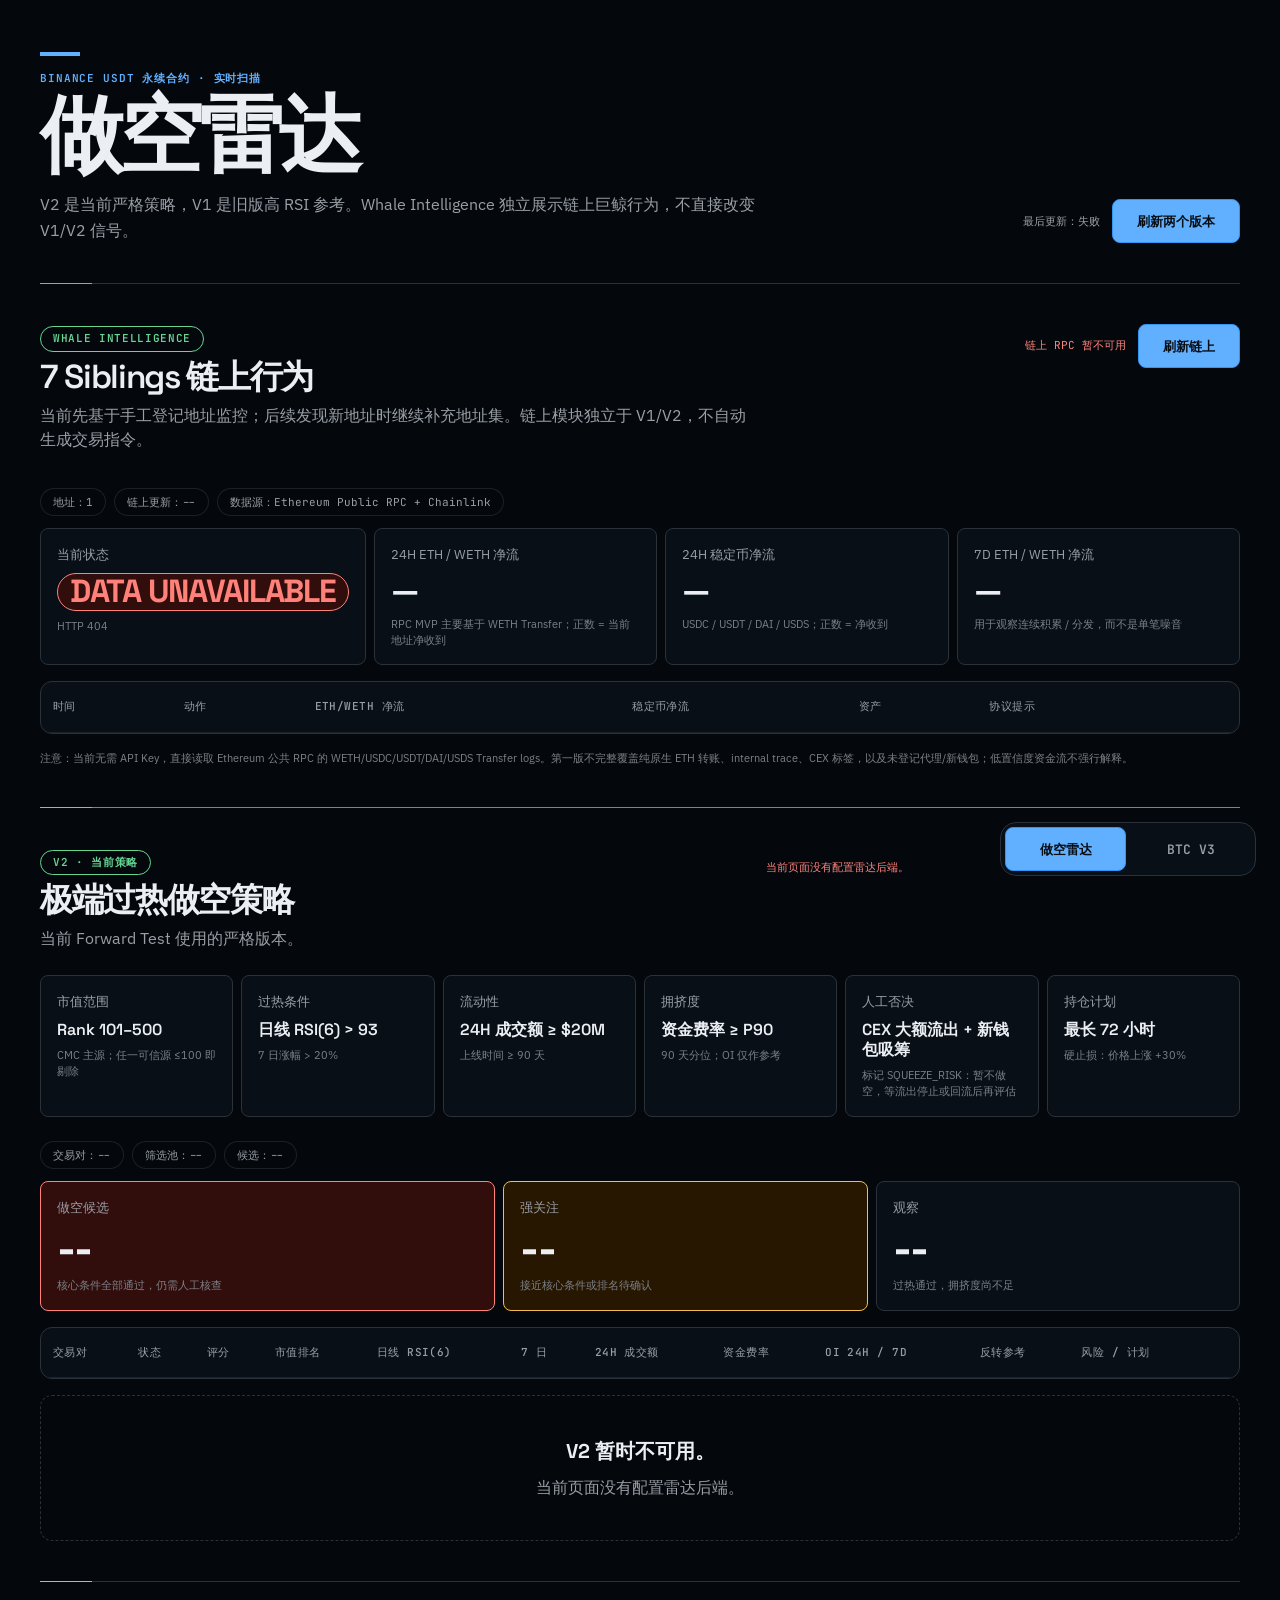
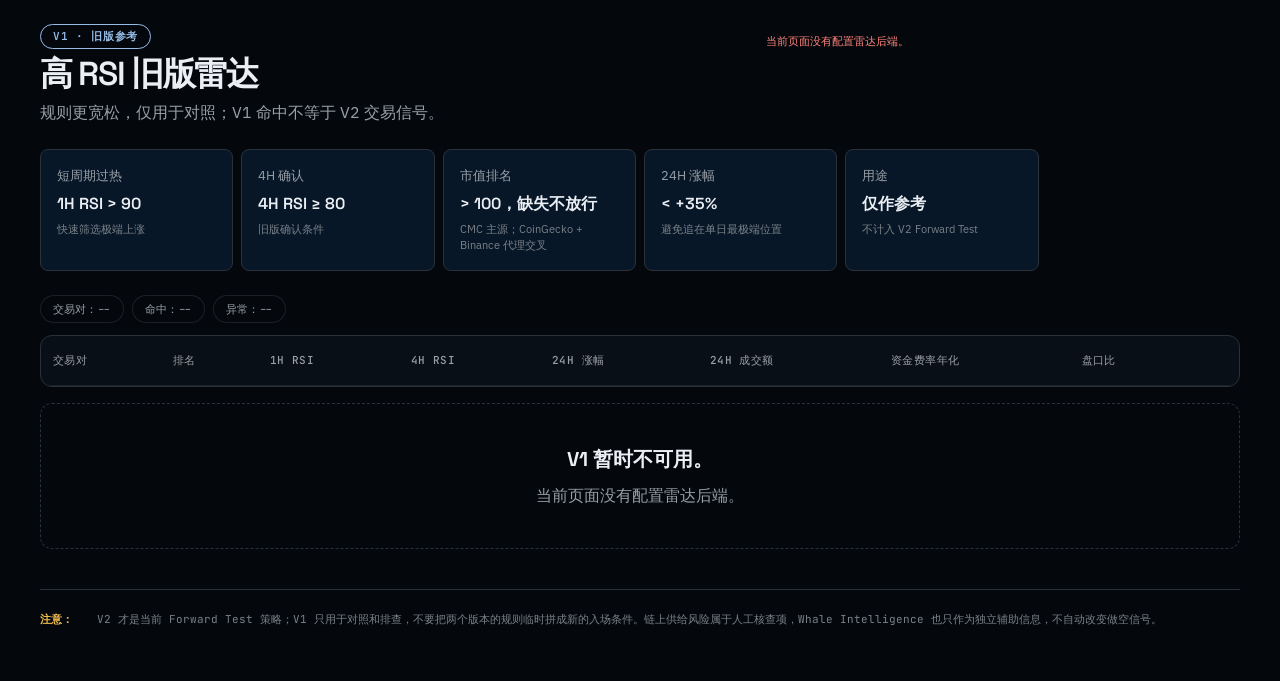
==== commit 7490ca1b: "design: merge radar views into mobile shell" ====
--- a/index.html
+++ b/index.html
@@ -10,9 +10,13 @@
   <link rel="preconnect" href="https://fonts.googleapis.com">
   <link rel="preconnect" href="https://fonts.gstatic.com" crossorigin>
   <link rel="stylesheet" href="https://fonts.googleapis.com/css2?family=IBM+Plex+Sans:wght@400;500;600;700&family=JetBrains+Mono:wght@400;500;600;700&family=Space+Grotesk:wght@500;600;700&display=swap">
-  <link rel="stylesheet" href="style.css?v=11">
+  <link rel="stylesheet" href="app-shell.css?v=1">
+  <link id="radar-styles" rel="stylesheet" href="style.css?v=12">
+  <link id="v3-styles" rel="stylesheet" href="btc-v3.css?v=5" disabled>
 </head>
 <body>
+  <div class="app-frame">
+  <section id="radar-view" class="app-view app-view--radar" data-view-panel="radar">
   <div class="app-shell">
     <header class="hero">
       <div class="hero-main">
@@ -160,7 +164,21 @@
 
     <footer><strong>注意：</strong>V2 才是当前 Forward Test 策略；V1 只用于对照和排查，不要把两个版本的规则临时拼成新的入场条件。链上供给风险属于人工核查项，Whale Intelligence 也只作为独立辅助信息，不自动改变做空信号。</footer>
   </div>
+  </section>
+
+  <section id="v3-view" class="app-view app-view--v3" data-view-panel="v3" hidden>
+    <p class="view-loading">正在加载 BTC V3…</p>
+  </section>
+
+  <nav class="view-nav" data-view-nav aria-label="页面切换">
+    <div class="view-nav-inner">
+      <button type="button" data-view-target="radar" aria-pressed="true">做空雷达</button>
+      <button type="button" data-view-target="v3" aria-pressed="false">BTC V3</button>
+    </div>
+  </nav>
+  </div>
   <script src="app-v4.js?v=10"></script>
   <script src="whale.js?v=2"></script>
+  <script src="view-router.js?v=1"></script>
 </body>
 </html>
--- a/app-shell.css
+++ b/app-shell.css
@@ -0,0 +1,131 @@
+/* Hallmark · genre: atmospheric · tone: technical · anchor hue: cobalt · macrostructure: Workbench · theme: Midnight Instrument · chrome: B2 bottom view rail · pre-emit critique: P5 H4 E5 S4 R5 V5 · contrast: pass · slop: pass · honest: pass · chrome: pass · tokens: pass · responsive: pass · mobile: pass */
+@import url("tokens.css");
+
+html,
+body {
+  overflow-x: clip;
+}
+
+html {
+  background: var(--color-paper);
+}
+
+body {
+  min-width: 0;
+  margin: 0;
+  background: var(--color-paper);
+  color: var(--color-ink-2);
+  font-family: var(--font-body);
+  font-size: var(--text-base);
+  line-height: 1.55;
+}
+
+*,
+*::before,
+*::after {
+  box-sizing: border-box;
+}
+
+.app-frame {
+  min-height: 100vh;
+  padding-bottom: calc(4.5rem + env(safe-area-inset-bottom));
+}
+
+.app-view {
+  min-width: 0;
+}
+
+.app-view[hidden] {
+  display: none !important;
+}
+
+.view-loading {
+  display: grid;
+  min-height: 50vh;
+  place-items: center;
+  padding: var(--space-xl);
+  color: var(--color-muted);
+  font-family: var(--font-mono);
+  font-size: var(--text-sm);
+  text-align: center;
+}
+
+.view-nav {
+  position: fixed;
+  right: 0;
+  bottom: 0;
+  left: 0;
+  z-index: var(--z-sticky-nav);
+  padding: var(--space-xs) var(--space-sm) calc(var(--space-xs) + env(safe-area-inset-bottom));
+  border-top: 1px solid var(--color-rule);
+  background: var(--color-paper-2);
+}
+
+.view-nav-inner {
+  display: grid;
+  width: min(100%, 24rem);
+  margin-inline: auto;
+  grid-template-columns: repeat(2, minmax(0, 1fr));
+  gap: var(--space-2xs);
+}
+
+.view-nav button {
+  min-height: 44px;
+  padding: 0 var(--space-sm);
+  border: 1px solid transparent;
+  border-radius: var(--radius-tight);
+  background: transparent;
+  color: var(--color-muted);
+  cursor: pointer;
+  font-family: var(--font-mono);
+  font-size: var(--text-sm);
+  font-weight: 600;
+  line-height: 1;
+  white-space: nowrap;
+  transition: background-color var(--dur-short) var(--ease-out),
+    border-color var(--dur-short) var(--ease-out),
+    color var(--dur-short) var(--ease-out);
+}
+
+.view-nav button:hover {
+  border-color: var(--color-rule);
+  background: var(--color-paper-raised);
+  color: var(--color-ink);
+}
+
+.view-nav button[aria-pressed="true"] {
+  border-color: var(--color-accent-strong);
+  background: var(--color-accent);
+  color: var(--color-accent-ink);
+}
+
+.view-nav button:focus-visible {
+  outline: 2px solid var(--color-focus);
+  outline-offset: 1px;
+}
+
+.view-nav button:active {
+  background: var(--color-accent-strong);
+}
+
+@media (min-width: 60rem) {
+  .app-frame {
+    padding-bottom: var(--space-md);
+  }
+
+  .view-nav {
+    right: var(--space-lg);
+    bottom: var(--space-lg);
+    left: auto;
+    width: 16rem;
+    padding: var(--space-2xs);
+    border: 1px solid var(--color-rule);
+    border-radius: var(--radius-panel);
+  }
+}
+
+@media (prefers-reduced-motion: reduce) {
+  .view-nav button {
+    transition-duration: 150ms;
+  }
+}
--- a/btc-v3.css
+++ b/btc-v3.css
@@ -0,0 +1,866 @@
+/* Hallmark · genre: atmospheric · tone: technical · anchor hue: cobalt · macrostructure: Workbench · theme: Midnight Instrument · nav: N9 · footer: Ft2 · pre-emit critique: P5 H4 E5 S4 R5 V5 · contrast: pass (40–41) · slop: pass (42–45) · honest: pass (46) · chrome: pass (47) · tokens: pass (48) · responsive: pass (49) · icons: pass (30) · mobile: pass (34, 49, 50–57) */
+@import url("tokens.css");
+
+html,
+body {
+  overflow-x: clip;
+}
+
+html {
+  background: var(--color-paper);
+}
+
+body {
+  min-width: 0;
+  margin: 0;
+  background: var(--color-paper);
+  color: var(--color-ink-2);
+  font-family: var(--font-body);
+  font-size: var(--text-base);
+  line-height: 1.58;
+}
+
+*,
+*::before,
+*::after {
+  box-sizing: border-box;
+}
+
+button,
+input,
+a {
+  font: inherit;
+  outline: 2px solid transparent;
+  outline-offset: 2px;
+}
+
+button:focus-visible,
+input:focus-visible,
+a:focus-visible {
+  outline: 2px solid var(--color-focus);
+  outline-offset: 1px;
+}
+
+a {
+  color: var(--color-accent);
+}
+
+a:hover {
+  color: var(--color-ink);
+}
+
+a:active {
+  color: var(--color-accent-strong);
+}
+
+a[aria-disabled="true"],
+a[aria-disabled="true"]:hover {
+  cursor: not-allowed;
+  opacity: 0.55;
+  pointer-events: none;
+}
+
+code,
+.eyebrow,
+.flags,
+.brief-label,
+.badge,
+footer,
+.regime {
+  font-family: var(--font-mono);
+}
+
+code {
+  color: var(--color-accent);
+  font-size: 0.92em;
+}
+
+.shell {
+  width: min(100% - 2rem, 76rem);
+  margin-inline: auto;
+  padding-block: var(--space-lg) var(--space-2xl);
+}
+
+.hero {
+  position: relative;
+  display: grid;
+  gap: var(--space-lg);
+  align-items: end;
+  padding-block: var(--space-lg) var(--space-xl);
+  border-bottom: 1px solid var(--color-rule);
+}
+
+.hero::before {
+  position: absolute;
+  top: var(--space-sm);
+  left: 0;
+  display: block;
+  width: 2.5rem;
+  height: 0.25rem;
+  background: var(--color-accent);
+  content: "";
+}
+
+.eyebrow {
+  margin-bottom: var(--space-xs);
+  color: var(--color-accent);
+  font-size: var(--text-xs);
+  font-weight: 600;
+  letter-spacing: 0.08em;
+  line-height: 1.25;
+  text-transform: uppercase;
+}
+
+h1,
+h2,
+h3 {
+  margin: 0;
+  color: var(--color-ink);
+  font-family: var(--font-display);
+  font-style: normal;
+  overflow-wrap: anywhere;
+}
+
+h1 {
+  max-width: 12ch;
+  margin-top: var(--space-xs);
+  font-size: clamp(2.75rem, 7vw, 5rem);
+  font-weight: 700;
+  letter-spacing: -0.055em;
+  line-height: 0.98;
+}
+
+.hero p {
+  max-width: 72ch;
+  margin: var(--space-md) 0 0;
+  color: var(--color-muted);
+  line-height: 1.62;
+}
+
+button {
+  min-height: 44px;
+  padding-inline: var(--space-lg);
+  border: 1px solid var(--color-accent-strong);
+  border-radius: var(--radius-tight);
+  background: var(--color-accent);
+  color: var(--color-accent-ink);
+  cursor: pointer;
+  font-size: var(--text-sm);
+  font-weight: 600;
+  white-space: nowrap;
+  transition: background-color var(--dur-short) var(--ease-out),
+    border-color var(--dur-short) var(--ease-out),
+    transform var(--dur-micro) var(--ease-out);
+}
+
+@media (hover: hover) and (pointer: fine) {
+  button:hover {
+    border-color: var(--color-accent);
+    background: var(--color-accent-strong);
+  }
+}
+
+button:active {
+  transform: translateY(1px);
+}
+
+button:disabled {
+  cursor: not-allowed;
+  opacity: 0.55;
+}
+
+input:disabled {
+  cursor: not-allowed;
+  opacity: 0.55;
+}
+
+.status-card,
+.state-brief,
+article {
+  border: 1px solid var(--color-rule);
+  background: var(--color-paper-2);
+}
+
+.status-card {
+  display: grid;
+  gap: var(--space-lg);
+  align-items: center;
+  margin-top: var(--space-xl);
+  padding: var(--space-lg);
+  border-radius: var(--radius-panel);
+}
+
+.target span,
+article span,
+.gate-grid span,
+.account-inputs span,
+.action-card span {
+  color: var(--color-muted);
+  font-size: var(--text-sm);
+}
+
+.target strong {
+  display: block;
+  margin: var(--space-xs) 0;
+  color: var(--color-ink);
+  font-family: var(--font-display);
+  font-size: clamp(3rem, 9vw, 5rem);
+  font-variant-numeric: tabular-nums;
+  font-weight: 700;
+  letter-spacing: -0.06em;
+  line-height: 0.95;
+}
+
+.target small,
+article small,
+.gate-grid small,
+.account-inputs small,
+.action-card small {
+  display: block;
+  color: var(--color-subdued);
+  font-size: var(--text-sm);
+  line-height: 1.45;
+}
+
+.regime {
+  width: fit-content;
+  min-height: 2rem;
+  align-self: start;
+  padding: 0 var(--space-md);
+  border: 1px solid var(--color-rule);
+  border-radius: var(--radius-pill);
+  color: var(--color-accent);
+  font-size: var(--text-xs);
+  font-weight: 600;
+  letter-spacing: 0.08em;
+  line-height: 2rem;
+  white-space: nowrap;
+}
+
+.regime.bear {
+  border-color: var(--color-danger);
+  color: var(--color-danger);
+  background: var(--color-danger-soft);
+}
+
+.regime.bull {
+  border-color: var(--color-good);
+  color: var(--color-good);
+  background: var(--color-good-soft);
+}
+
+.state-brief {
+  margin-top: var(--space-md);
+  padding: var(--space-lg);
+  border-radius: var(--radius-card);
+}
+
+.state-brief#daily-analysis {
+  border-color: var(--color-accent-strong);
+}
+
+.state-brief#daily-analysis .brief-label {
+  min-height: 2.75rem;
+}
+
+.section-head {
+  display: flex;
+  align-items: center;
+  justify-content: space-between;
+  gap: var(--space-md);
+  margin-bottom: var(--space-md);
+}
+
+.section-head h2 {
+  margin-top: var(--space-xs);
+  font-size: clamp(1.35rem, 3vw, 2rem);
+  font-weight: 600;
+  letter-spacing: -0.04em;
+  line-height: 1.05;
+}
+
+.section-head > .brief-label,
+.section-head > .badge,
+.section-head > .text-link {
+  line-height: 1;
+}
+
+.brief-head .eyebrow {
+  margin-bottom: 0;
+}
+
+.brief-label,
+.badge {
+  display: inline-flex;
+  min-height: 2rem;
+  align-items: center;
+  padding-inline: var(--space-sm);
+  border: 1px solid var(--color-rule);
+  border-radius: var(--radius-pill);
+  color: var(--color-muted);
+  font-size: var(--text-xs);
+  font-weight: 600;
+  line-height: 1;
+  white-space: nowrap;
+}
+
+.brief-label.risk-on {
+  border-color: var(--color-good);
+  color: var(--color-good);
+  background: var(--color-good-soft);
+}
+
+.brief-label.defensive {
+  border-color: var(--color-danger);
+  color: var(--color-danger);
+  background: var(--color-danger-soft);
+}
+
+.brief-summary {
+  max-width: 68ch;
+  margin: 0;
+  color: var(--color-ink);
+  font-size: var(--text-md);
+  line-height: 1.55;
+}
+
+.brief-points {
+  display: grid;
+  gap: var(--space-xs);
+  margin-top: var(--space-lg);
+}
+
+.brief-points > div {
+  padding: var(--space-md) 0 0;
+  border-top: 1px solid var(--color-rule-soft);
+}
+
+.brief-points > div:first-child {
+  padding-top: 0;
+  border-top: 0;
+}
+
+.brief-points span {
+  color: var(--color-accent);
+  font-family: var(--font-mono);
+  font-size: var(--text-xs);
+  letter-spacing: 0.06em;
+}
+
+.brief-points p {
+  margin: var(--space-xs) 0 0;
+  color: var(--color-muted);
+  font-size: var(--text-sm);
+  line-height: 1.62;
+}
+
+.flags {
+  color: var(--color-subdued);
+  font-size: var(--text-xs);
+  line-height: 1.5;
+}
+
+.brief-action {
+  margin: var(--space-md) 0 0;
+  padding: var(--space-md) 0 0;
+  border-top: 1px solid var(--color-accent-soft);
+  color: var(--color-ink-2);
+  font-size: var(--text-sm);
+  font-weight: 600;
+  line-height: 1.6;
+}
+
+.grid {
+  display: grid;
+  grid-template-columns: repeat(2, minmax(0, 1fr));
+  gap: var(--space-xs);
+  margin-top: var(--space-md);
+}
+
+article {
+  min-width: 0;
+  padding: var(--space-md);
+  border-radius: var(--radius-tight);
+}
+
+article strong {
+  display: block;
+  margin: var(--space-xs) 0;
+  color: var(--color-ink);
+  font-family: var(--font-display);
+  font-size: var(--text-lg);
+  font-variant-numeric: tabular-nums;
+  font-weight: 600;
+  letter-spacing: -0.035em;
+}
+
+.panel {
+  margin-top: var(--space-md);
+  padding: var(--space-lg);
+  border-top: 1px solid var(--color-rule);
+  border-radius: 0;
+  background: transparent;
+}
+
+.operation-panel {
+  border-top-color: var(--color-accent-strong);
+}
+
+.badge {
+  border-color: var(--color-warning);
+  color: var(--color-warning);
+  background: var(--color-warning-soft);
+}
+
+.text-link {
+  display: inline-flex;
+  min-height: 2.75rem;
+  align-items: center;
+  font-size: var(--text-sm);
+  white-space: nowrap;
+}
+
+.account-inputs {
+  display: grid;
+  gap: var(--space-sm);
+}
+
+.account-inputs label {
+  display: block;
+  padding: var(--space-md);
+  border: 1px solid var(--color-rule);
+  border-radius: var(--radius-tight);
+  background: var(--color-paper);
+}
+
+.account-inputs input {
+  display: block;
+  width: 100%;
+  min-height: 44px;
+  margin: var(--space-xs) 0;
+  padding: 0 var(--space-sm);
+  border: 1px solid var(--color-rule);
+  border-radius: var(--radius-input);
+  outline: 2px solid transparent;
+  outline-offset: 1px;
+  background: var(--color-paper-2);
+  color: var(--color-ink);
+  font-family: var(--font-mono);
+  font-size: var(--text-md);
+  font-variant-numeric: tabular-nums;
+  transition: background-color var(--dur-short) var(--ease-out),
+    outline-color 0ms linear;
+}
+
+.account-inputs input:active {
+  border-color: var(--color-accent-strong);
+}
+
+.account-inputs small {
+  min-height: 1lh;
+}
+
+@media (hover: hover) and (pointer: fine) {
+  .account-inputs input:hover {
+    background: var(--color-paper-3);
+  }
+}
+
+.account-inputs input:focus-visible {
+  border-color: var(--color-accent-strong);
+  outline-color: var(--color-focus);
+}
+
+.action-card {
+  display: flex;
+  align-items: center;
+  justify-content: space-between;
+  gap: var(--space-lg);
+  margin-top: var(--space-md);
+  padding: var(--space-lg);
+  border: 1px solid var(--color-accent-strong);
+  border-radius: var(--radius-card);
+  background: var(--color-paper-3);
+}
+
+.action-card strong {
+  display: block;
+  margin: var(--space-xs) 0;
+  color: var(--color-ink);
+  font-family: var(--font-display);
+  font-size: clamp(1.75rem, 5vw, 2.75rem);
+  font-weight: 700;
+  letter-spacing: -0.045em;
+  line-height: 1;
+}
+
+.action-side {
+  min-width: 5.75rem;
+  min-height: 3rem;
+  padding: 0 var(--space-md);
+  border: 1px solid var(--color-rule);
+  border-radius: var(--radius-tight);
+  color: var(--color-muted);
+  font-family: var(--font-mono);
+  font-size: var(--text-sm);
+  font-weight: 700;
+  line-height: 3rem;
+  text-align: center;
+}
+
+.action-side.buy {
+  border-color: var(--color-good);
+  color: var(--color-good);
+  background: var(--color-good-soft);
+}
+
+.action-side.sell {
+  border-color: var(--color-danger);
+  color: var(--color-danger);
+  background: var(--color-danger-soft);
+}
+
+.action-side.hold {
+  border-color: var(--color-accent);
+  color: var(--color-accent);
+  background: var(--color-accent-soft);
+}
+
+.gate-grid {
+  display: grid;
+  grid-template-columns: repeat(2, minmax(0, 1fr));
+  gap: var(--space-xs);
+}
+
+.gate-grid div {
+  min-width: 0;
+  padding: var(--space-md);
+  border: 1px solid var(--color-rule-soft);
+  border-radius: var(--radius-tight);
+  background: var(--color-paper);
+}
+
+.gate-grid strong {
+  display: block;
+  margin-top: var(--space-xs);
+  color: var(--color-ink);
+  font-family: var(--font-display);
+  font-size: var(--text-md);
+  font-variant-numeric: tabular-nums;
+  font-weight: 600;
+  letter-spacing: -0.03em;
+}
+
+.operation-grid {
+  margin-top: var(--space-md);
+}
+
+.instruction-list {
+  display: grid;
+  gap: var(--space-sm);
+  margin-top: var(--space-lg);
+}
+
+.instruction-list div {
+  display: flex;
+  gap: var(--space-sm);
+  align-items: flex-start;
+  color: var(--color-muted);
+  font-size: var(--text-sm);
+  line-height: 1.6;
+}
+
+.instruction-list b {
+  flex: 0 0 1.5rem;
+  color: var(--color-accent);
+  font-family: var(--font-mono);
+}
+
+.warning {
+  margin: var(--space-lg) 0 0;
+  padding: var(--space-md);
+  border: 1px solid var(--color-warning);
+  border-radius: var(--radius-tight);
+  background: var(--color-warning-soft);
+  color: var(--color-ink-2);
+  font-size: var(--text-sm);
+  line-height: 1.6;
+}
+
+.principle-box {
+  padding: var(--space-lg);
+  border: 1px solid var(--color-rule);
+  border-radius: var(--radius-tight);
+  background: var(--color-paper-3);
+}
+
+.principle-box strong {
+  display: block;
+  color: var(--color-ink);
+  font-family: var(--font-display);
+  font-size: var(--text-md);
+  font-weight: 600;
+  line-height: 1.45;
+}
+
+.principle-box span {
+  display: block;
+  margin-top: var(--space-sm);
+  color: var(--color-muted);
+  font-size: var(--text-sm);
+  line-height: 1.62;
+}
+
+.strategy-flow {
+  display: grid;
+  gap: var(--space-xs);
+  margin-top: var(--space-md);
+}
+
+.flow-card,
+.rule-columns > div,
+.discipline-grid div,
+.exposure-strip div {
+  min-width: 0;
+  padding: var(--space-md);
+  border: 1px solid var(--color-rule-soft);
+  border-radius: var(--radius-tight);
+  background: var(--color-paper);
+}
+
+.flow-card span {
+  color: var(--color-accent);
+  font-family: var(--font-mono);
+  font-size: var(--text-xs);
+  letter-spacing: 0.06em;
+}
+
+.flow-card strong {
+  display: block;
+  margin: var(--space-xs) 0;
+  color: var(--color-ink);
+  font-family: var(--font-display);
+  font-size: var(--text-base);
+}
+
+.flow-card p {
+  margin: 0;
+  color: var(--color-muted);
+  font-size: var(--text-sm);
+  line-height: 1.55;
+}
+
+.rule-columns {
+  display: grid;
+  gap: var(--space-xs);
+  margin-top: var(--space-md);
+}
+
+.rule-columns h3 {
+  margin-bottom: var(--space-sm);
+  color: var(--color-ink);
+  font-size: var(--text-base);
+  font-weight: 600;
+}
+
+.rule-columns table {
+  width: 100%;
+  border-collapse: collapse;
+  font-size: var(--text-sm);
+  font-variant-numeric: tabular-nums;
+}
+
+.rule-columns td {
+  padding: var(--space-sm) var(--space-xs);
+  border-top: 1px solid var(--color-rule-soft);
+  color: var(--color-muted);
+}
+
+.rule-columns td:nth-child(2) {
+  color: var(--color-ink);
+  font-family: var(--font-mono);
+  font-weight: 600;
+}
+
+.rules {
+  margin: 0;
+  padding-inline-start: var(--space-lg);
+  color: var(--color-muted);
+  font-size: var(--text-sm);
+  line-height: 1.65;
+}
+
+.rules strong {
+  color: var(--color-ink-2);
+}
+
+.exposure-strip {
+  display: grid;
+  grid-template-columns: repeat(2, minmax(0, 1fr));
+  gap: var(--space-xs);
+  margin-top: var(--space-md);
+}
+
+.exposure-strip div {
+  text-align: left;
+}
+
+.exposure-strip strong {
+  display: block;
+  color: var(--color-ink);
+  font-family: var(--font-mono);
+  font-size: var(--text-base);
+}
+
+.exposure-strip span {
+  display: block;
+  margin-top: var(--space-xs);
+  color: var(--color-subdued);
+  font-size: var(--text-xs);
+  line-height: 1.35;
+}
+
+.exposure-strip .muted {
+  opacity: 0.62;
+}
+
+.compact-panel {
+  padding-bottom: var(--space-lg);
+}
+
+.discipline-grid {
+  display: grid;
+  gap: var(--space-xs);
+}
+
+.discipline-grid strong {
+  display: block;
+  color: var(--color-ink);
+  font-size: var(--text-sm);
+}
+
+.discipline-grid span {
+  display: block;
+  margin-top: var(--space-xs);
+  color: var(--color-subdued);
+  font-size: var(--text-xs);
+  line-height: 1.45;
+}
+
+footer {
+  display: flex;
+  align-items: center;
+  gap: var(--space-sm) var(--space-lg);
+  flex-wrap: wrap;
+  margin-top: var(--space-xl);
+  padding-top: var(--space-lg);
+  border-top: 1px solid var(--color-rule);
+  color: var(--color-subdued);
+  font-size: var(--text-xs);
+  line-height: 1;
+}
+
+footer a {
+  display: inline-flex;
+  min-height: 44px;
+  align-items: center;
+}
+
+@media (min-width: 40rem) {
+  .shell {
+    width: min(100% - 3rem, 76rem);
+  }
+
+  .hero {
+    grid-template-columns: minmax(0, 1.2fr) minmax(8rem, 0.3fr);
+  }
+
+  .hero button {
+    justify-self: end;
+  }
+
+  .brief-points {
+    grid-template-columns: repeat(3, minmax(0, 1fr));
+  }
+
+  .account-inputs,
+  .rule-columns {
+    grid-template-columns: repeat(2, minmax(0, 1fr));
+  }
+
+  .strategy-flow {
+    grid-template-columns: repeat(2, minmax(0, 1fr));
+  }
+
+  .discipline-grid {
+    grid-template-columns: repeat(2, minmax(0, 1fr));
+  }
+}
+
+@media (min-width: 60rem) {
+  .shell {
+    width: min(100% - 4rem, 76rem);
+  }
+
+  .status-card {
+    grid-template-columns: minmax(0, 1fr) auto;
+    padding: var(--space-xl);
+  }
+
+  .grid {
+    grid-template-columns: 1.25fr repeat(5, minmax(0, 1fr));
+  }
+
+  .strategy-flow {
+    grid-template-columns: repeat(4, minmax(0, 1fr));
+  }
+
+  .exposure-strip {
+    grid-template-columns: repeat(7, minmax(0, 1fr));
+  }
+}
+
+@media (max-width: 39.99rem) {
+  .section-head {
+    flex-direction: column;
+    align-items: flex-start;
+  }
+
+  .action-card {
+    align-items: stretch;
+    flex-direction: column;
+  }
+
+  .action-side {
+    width: 100%;
+  }
+
+  .text-link {
+    width: 100%;
+  }
+
+  .state-brief#daily-analysis .brief-label {
+    width: 100%;
+    justify-content: center;
+  }
+
+  footer {
+    flex-direction: column;
+    align-items: flex-start;
+    gap: var(--space-xs);
+  }
+}
+
+@media (prefers-reduced-motion: reduce) {
+  button:active {
+    transform: none !important;
+  }
+
+  *,
+  *::before,
+  *::after {
+    animation-duration: 150ms !important;
+    animation-iteration-count: 1 !important;
+    transition-duration: 150ms !important;
+  }
+}
